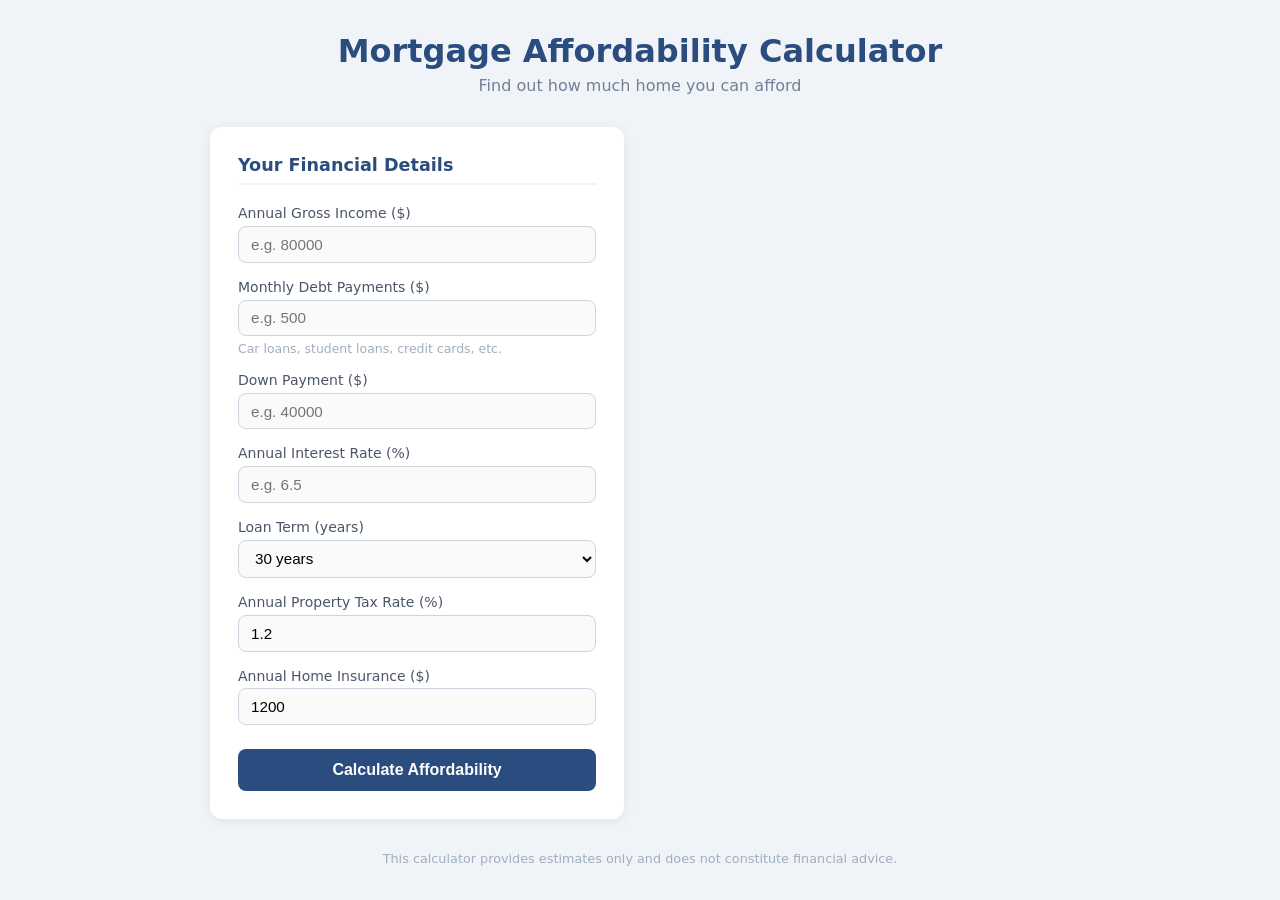
==== index.html @ e03c2ac4 "feat: scaffold mortgage affordability calculator Sets up the initial project with a three-file struc" ====
<!DOCTYPE html>
<html lang="en">
<head>
  <meta charset="UTF-8" />
  <meta name="viewport" content="width=device-width, initial-scale=1.0" />
  <title>Mortgage Affordability Calculator</title>
  <link rel="stylesheet" href="css/styles.css" />
</head>
<body>
  <div class="container">
    <header>
      <h1>Mortgage Affordability Calculator</h1>
      <p class="subtitle">Find out how much home you can afford</p>
    </header>

    <main>
      <section class="inputs-section">
        <h2>Your Financial Details</h2>

        <div class="form-group">
          <label for="annual-income">Annual Gross Income ($)</label>
          <input type="number" id="annual-income" placeholder="e.g. 80000" min="0" />
        </div>

        <div class="form-group">
          <label for="monthly-debts">Monthly Debt Payments ($)</label>
          <input type="number" id="monthly-debts" placeholder="e.g. 500" min="0" />
          <small>Car loans, student loans, credit cards, etc.</small>
        </div>

        <div class="form-group">
          <label for="down-payment">Down Payment ($)</label>
          <input type="number" id="down-payment" placeholder="e.g. 40000" min="0" />
        </div>

        <div class="form-group">
          <label for="interest-rate">Annual Interest Rate (%)</label>
          <input type="number" id="interest-rate" placeholder="e.g. 6.5" min="0" step="0.01" />
        </div>

        <div class="form-group">
          <label for="loan-term">Loan Term (years)</label>
          <select id="loan-term">
            <option value="30">30 years</option>
            <option value="20">20 years</option>
            <option value="15">15 years</option>
            <option value="10">10 years</option>
          </select>
        </div>

        <div class="form-group">
          <label for="property-tax">Annual Property Tax Rate (%)</label>
          <input type="number" id="property-tax" placeholder="e.g. 1.2" min="0" step="0.01" value="1.2" />
        </div>

        <div class="form-group">
          <label for="home-insurance">Annual Home Insurance ($)</label>
          <input type="number" id="home-insurance" placeholder="e.g. 1200" min="0" value="1200" />
        </div>

        <button id="calculate-btn" class="btn-primary">Calculate Affordability</button>
      </section>

      <section class="results-section" id="results" hidden>
        <h2>Your Results</h2>

        <div class="result-card highlight">
          <span class="result-label">Maximum Home Price</span>
          <span class="result-value" id="max-home-price">—</span>
        </div>

        <div class="result-grid">
          <div class="result-card">
            <span class="result-label">Max Loan Amount</span>
            <span class="result-value" id="max-loan">—</span>
          </div>
          <div class="result-card">
            <span class="result-label">Monthly Payment</span>
            <span class="result-value" id="monthly-payment">—</span>
          </div>
          <div class="result-card">
            <span class="result-label">Principal &amp; Interest</span>
            <span class="result-value" id="pi-payment">—</span>
          </div>
          <div class="result-card">
            <span class="result-label">Property Tax</span>
            <span class="result-value" id="tax-payment">—</span>
          </div>
          <div class="result-card">
            <span class="result-label">Home Insurance</span>
            <span class="result-value" id="insurance-payment">—</span>
          </div>
          <div class="result-card">
            <span class="result-label">Debt-to-Income Ratio</span>
            <span class="result-value" id="dti-ratio">—</span>
          </div>
        </div>

        <div class="dti-bar-wrapper">
          <label>DTI Breakdown</label>
          <div class="dti-bar" id="dti-bar">
            <div class="dti-segment dti-debts" id="dti-debts-segment"></div>
            <div class="dti-segment dti-housing" id="dti-housing-segment"></div>
          </div>
          <div class="dti-legend">
            <span class="legend-dot dti-debts"></span> Existing Debts
            <span class="legend-dot dti-housing"></span> Housing
          </div>
        </div>

        <div class="affordability-note" id="affordability-note"></div>
      </section>
    </main>

    <footer>
      <p>This calculator provides estimates only and does not constitute financial advice.</p>
    </footer>
  </div>

  <script src="js/calculator.js"></script>
</body>
</html>
---- css/styles.css ----
/* ── Reset & base ─────────────────────────────────────── */
*, *::before, *::after {
  box-sizing: border-box;
  margin: 0;
  padding: 0;
}

body {
  font-family: 'Segoe UI', system-ui, sans-serif;
  background: #f0f4f8;
  color: #1a202c;
  min-height: 100vh;
  padding: 2rem 1rem;
}

/* ── Layout ───────────────────────────────────────────── */
.container {
  max-width: 860px;
  margin: 0 auto;
}

header {
  text-align: center;
  margin-bottom: 2rem;
}

header h1 {
  font-size: 2rem;
  font-weight: 700;
  color: #2b4c7e;
}

header .subtitle {
  color: #718096;
  margin-top: 0.4rem;
}

main {
  display: grid;
  grid-template-columns: 1fr 1fr;
  gap: 2rem;
  align-items: start;
}

@media (max-width: 640px) {
  main { grid-template-columns: 1fr; }
  header h1 { font-size: 1.5rem; }
}

footer {
  text-align: center;
  margin-top: 2rem;
  color: #a0aec0;
  font-size: 0.8rem;
}

/* ── Sections ─────────────────────────────────────────── */
.inputs-section,
.results-section {
  background: #fff;
  border-radius: 12px;
  padding: 1.75rem;
  box-shadow: 0 2px 12px rgba(0, 0, 0, 0.07);
}

.inputs-section h2,
.results-section h2 {
  font-size: 1.1rem;
  font-weight: 600;
  color: #2b4c7e;
  margin-bottom: 1.25rem;
  border-bottom: 2px solid #ebf4ff;
  padding-bottom: 0.5rem;
}

/* ── Form elements ────────────────────────────────────── */
.form-group {
  display: flex;
  flex-direction: column;
  gap: 0.3rem;
  margin-bottom: 1rem;
}

label {
  font-size: 0.875rem;
  font-weight: 500;
  color: #4a5568;
}

input[type="number"],
select {
  padding: 0.55rem 0.75rem;
  border: 1.5px solid #cbd5e0;
  border-radius: 8px;
  font-size: 0.95rem;
  transition: border-color 0.2s;
  background: #fafafa;
  width: 100%;
}

input[type="number"]:focus,
select:focus {
  outline: none;
  border-color: #4a90d9;
  background: #fff;
}

small {
  color: #a0aec0;
  font-size: 0.78rem;
}

.btn-primary {
  width: 100%;
  margin-top: 0.5rem;
  padding: 0.75rem;
  background: #2b4c7e;
  color: #fff;
  font-size: 1rem;
  font-weight: 600;
  border: none;
  border-radius: 8px;
  cursor: pointer;
  transition: background 0.2s, transform 0.1s;
}

.btn-primary:hover { background: #1e3a63; }
.btn-primary:active { transform: scale(0.98); }

/* ── Result cards ─────────────────────────────────────── */
.result-card {
  background: #f7fafc;
  border: 1px solid #e2e8f0;
  border-radius: 8px;
  padding: 0.9rem 1rem;
  display: flex;
  flex-direction: column;
  gap: 0.25rem;
}

.result-card.highlight {
  background: #ebf4ff;
  border-color: #4a90d9;
  margin-bottom: 1rem;
}

.result-label {
  font-size: 0.78rem;
  font-weight: 500;
  color: #718096;
  text-transform: uppercase;
  letter-spacing: 0.04em;
}

.result-value {
  font-size: 1.25rem;
  font-weight: 700;
  color: #2b4c7e;
}

.result-card.highlight .result-value {
  font-size: 1.6rem;
}

.result-grid {
  display: grid;
  grid-template-columns: 1fr 1fr;
  gap: 0.75rem;
}

/* ── DTI bar ──────────────────────────────────────────── */
.dti-bar-wrapper {
  margin-top: 1.25rem;
}

.dti-bar-wrapper label {
  font-size: 0.8rem;
  font-weight: 500;
  color: #718096;
  margin-bottom: 0.4rem;
  display: block;
}

.dti-bar {
  height: 16px;
  border-radius: 8px;
  background: #e2e8f0;
  overflow: hidden;
  display: flex;
}

.dti-segment {
  height: 100%;
  transition: width 0.5s ease;
}

.dti-segment.dti-debts  { background: #f6ad55; }
.dti-segment.dti-housing { background: #4a90d9; }

.dti-legend {
  display: flex;
  gap: 1rem;
  margin-top: 0.4rem;
  font-size: 0.78rem;
  color: #718096;
  align-items: center;
}

.legend-dot {
  display: inline-block;
  width: 10px;
  height: 10px;
  border-radius: 50%;
  margin-right: 4px;
}

.legend-dot.dti-debts   { background: #f6ad55; }
.legend-dot.dti-housing { background: #4a90d9; }

/* ── Affordability note ───────────────────────────────── */
.affordability-note {
  margin-top: 1rem;
  padding: 0.75rem 1rem;
  border-radius: 8px;
  font-size: 0.875rem;
  line-height: 1.5;
  display: none;
}

.affordability-note.good {
  background: #f0fff4;
  border: 1px solid #68d391;
  color: #276749;
  display: block;
}

.affordability-note.warning {
  background: #fffaf0;
  border: 1px solid #f6ad55;
  color: #7b341e;
  display: block;
}

.affordability-note.bad {
  background: #fff5f5;
  border: 1px solid #fc8181;
  color: #742a2a;
  display: block;
}
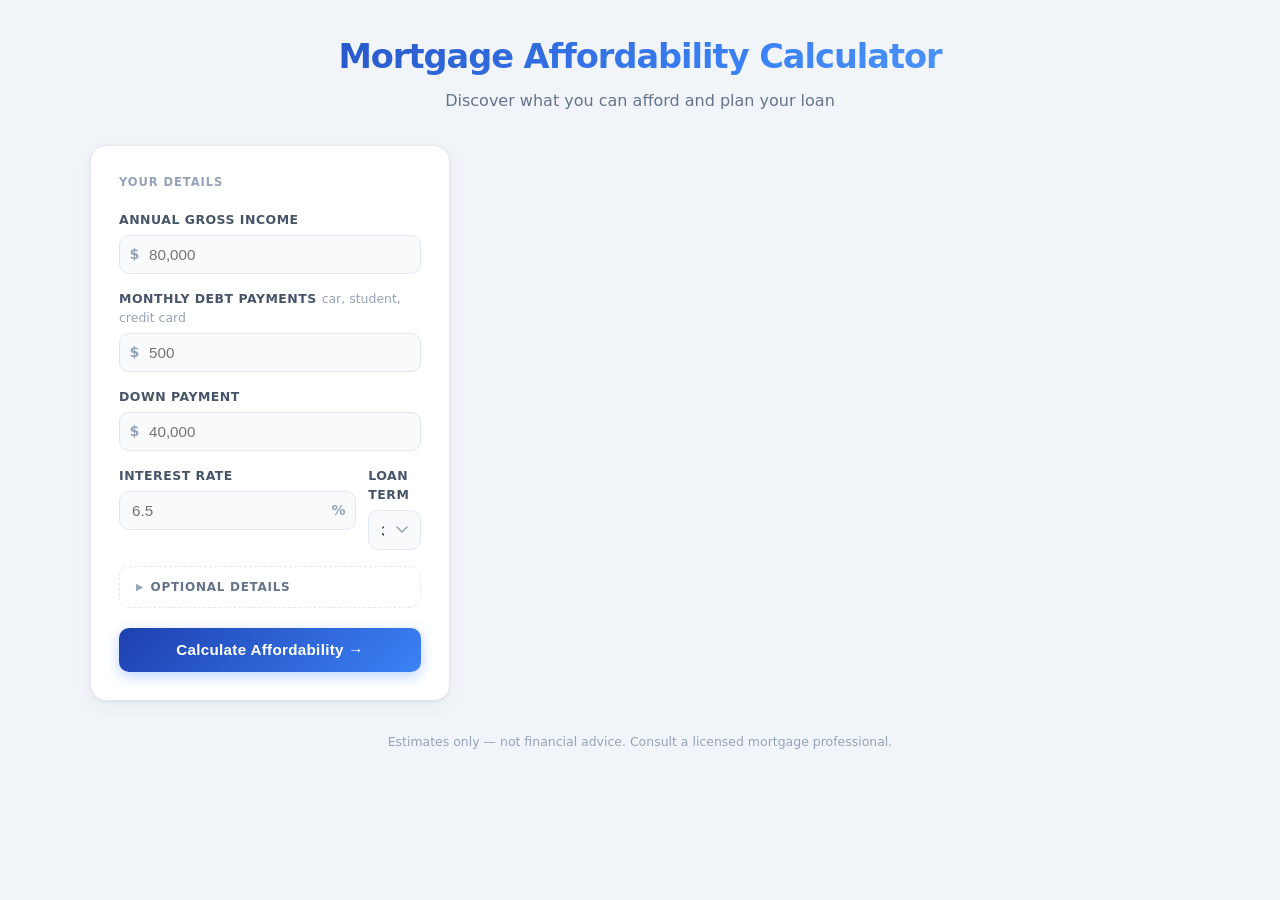
==== commit cb964810: "feat: full mortgage calculator with chart and amortization breakdown - Inputs: annual income, monthl" ====
--- a/index.html
+++ b/index.html
@@ -8,114 +8,180 @@
 </head>
 <body>
   <div class="container">
+
     <header>
       <h1>Mortgage Affordability Calculator</h1>
-      <p class="subtitle">Find out how much home you can afford</p>
+      <p class="subtitle">Discover what you can afford and plan your loan</p>
     </header>
 
-    <main>
-      <section class="inputs-section">
-        <h2>Your Financial Details</h2>
+    <div class="top-grid">
+
+      <!-- ── Inputs ── -->
+      <section class="card inputs-section">
+        <h2>Your Details</h2>
 
         <div class="form-group">
-          <label for="annual-income">Annual Gross Income ($)</label>
-          <input type="number" id="annual-income" placeholder="e.g. 80000" min="0" />
+          <label for="annual-income">Annual Gross Income</label>
+          <div class="input-wrap prefix">
+            <span class="affix">$</span>
+            <input type="number" id="annual-income" placeholder="80,000" min="0" />
+          </div>
         </div>
 
         <div class="form-group">
-          <label for="monthly-debts">Monthly Debt Payments ($)</label>
-          <input type="number" id="monthly-debts" placeholder="e.g. 500" min="0" />
-          <small>Car loans, student loans, credit cards, etc.</small>
+          <label for="monthly-debts">Monthly Debt Payments <span class="hint">car, student, credit card</span></label>
+          <div class="input-wrap prefix">
+            <span class="affix">$</span>
+            <input type="number" id="monthly-debts" placeholder="500" min="0" />
+          </div>
         </div>
 
         <div class="form-group">
-          <label for="down-payment">Down Payment ($)</label>
-          <input type="number" id="down-payment" placeholder="e.g. 40000" min="0" />
-        </div>
-
-        <div class="form-group">
-          <label for="interest-rate">Annual Interest Rate (%)</label>
-          <input type="number" id="interest-rate" placeholder="e.g. 6.5" min="0" step="0.01" />
-        </div>
-
-        <div class="form-group">
-          <label for="loan-term">Loan Term (years)</label>
-          <select id="loan-term">
-            <option value="30">30 years</option>
-            <option value="20">20 years</option>
-            <option value="15">15 years</option>
-            <option value="10">10 years</option>
-          </select>
-        </div>
-
-        <div class="form-group">
-          <label for="property-tax">Annual Property Tax Rate (%)</label>
-          <input type="number" id="property-tax" placeholder="e.g. 1.2" min="0" step="0.01" value="1.2" />
-        </div>
-
-        <div class="form-group">
-          <label for="home-insurance">Annual Home Insurance ($)</label>
-          <input type="number" id="home-insurance" placeholder="e.g. 1200" min="0" value="1200" />
-        </div>
-
-        <button id="calculate-btn" class="btn-primary">Calculate Affordability</button>
-      </section>
-
-      <section class="results-section" id="results" hidden>
-        <h2>Your Results</h2>
-
-        <div class="result-card highlight">
-          <span class="result-label">Maximum Home Price</span>
-          <span class="result-value" id="max-home-price">—</span>
-        </div>
-
-        <div class="result-grid">
-          <div class="result-card">
-            <span class="result-label">Max Loan Amount</span>
-            <span class="result-value" id="max-loan">—</span>
-          </div>
-          <div class="result-card">
-            <span class="result-label">Monthly Payment</span>
-            <span class="result-value" id="monthly-payment">—</span>
-          </div>
-          <div class="result-card">
-            <span class="result-label">Principal &amp; Interest</span>
-            <span class="result-value" id="pi-payment">—</span>
-          </div>
-          <div class="result-card">
-            <span class="result-label">Property Tax</span>
-            <span class="result-value" id="tax-payment">—</span>
-          </div>
-          <div class="result-card">
-            <span class="result-label">Home Insurance</span>
-            <span class="result-value" id="insurance-payment">—</span>
-          </div>
-          <div class="result-card">
-            <span class="result-label">Debt-to-Income Ratio</span>
-            <span class="result-value" id="dti-ratio">—</span>
+          <label for="down-payment">Down Payment</label>
+          <div class="input-wrap prefix">
+            <span class="affix">$</span>
+            <input type="number" id="down-payment" placeholder="40,000" min="0" />
           </div>
         </div>
 
-        <div class="dti-bar-wrapper">
-          <label>DTI Breakdown</label>
-          <div class="dti-bar" id="dti-bar">
-            <div class="dti-segment dti-debts" id="dti-debts-segment"></div>
-            <div class="dti-segment dti-housing" id="dti-housing-segment"></div>
+        <div class="form-row">
+          <div class="form-group">
+            <label for="interest-rate">Interest Rate</label>
+            <div class="input-wrap suffix">
+              <input type="number" id="interest-rate" placeholder="6.5" min="0" step="0.01" />
+              <span class="affix">%</span>
+            </div>
           </div>
-          <div class="dti-legend">
-            <span class="legend-dot dti-debts"></span> Existing Debts
-            <span class="legend-dot dti-housing"></span> Housing
+          <div class="form-group">
+            <label for="loan-term">Loan Term</label>
+            <select id="loan-term">
+              <option value="30">30 years</option>
+              <option value="15">15 years</option>
+            </select>
           </div>
         </div>
 
-        <div class="affordability-note" id="affordability-note"></div>
+        <details class="advanced-details">
+          <summary>Optional Details</summary>
+          <div class="advanced-body">
+            <div class="form-group">
+              <label for="property-tax">Property Tax Rate</label>
+              <div class="input-wrap suffix">
+                <input type="number" id="property-tax" placeholder="1.2" min="0" step="0.01" value="1.2" />
+                <span class="affix">%/yr</span>
+              </div>
+            </div>
+            <div class="form-group">
+              <label for="home-insurance">Annual Home Insurance</label>
+              <div class="input-wrap prefix">
+                <span class="affix">$</span>
+                <input type="number" id="home-insurance" placeholder="1,200" min="0" value="1200" />
+              </div>
+            </div>
+          </div>
+        </details>
+
+        <button id="calculate-btn" class="btn-primary">Calculate Affordability →</button>
       </section>
-    </main>
+
+      <!-- ── Results ── -->
+      <section class="card results-section" id="results" hidden>
+        <h2>Results</h2>
+
+        <div class="hero-card">
+          <span class="hero-label">Maximum Home Price</span>
+          <span class="hero-value" id="max-home-price">—</span>
+        </div>
+
+        <div class="stats-grid">
+          <div class="stat">
+            <span class="stat-label">Loan Amount</span>
+            <span class="stat-value" id="max-loan">—</span>
+          </div>
+          <div class="stat">
+            <span class="stat-label">Monthly Payment</span>
+            <span class="stat-value" id="monthly-payment">—</span>
+          </div>
+          <div class="stat stat-orange">
+            <span class="stat-label">Total Interest Paid</span>
+            <span class="stat-value" id="total-interest">—</span>
+          </div>
+          <div class="stat">
+            <span class="stat-label">Total Cost</span>
+            <span class="stat-value" id="total-cost">—</span>
+          </div>
+          <div class="stat">
+            <span class="stat-label">Principal &amp; Interest</span>
+            <span class="stat-value" id="pi-payment">—</span>
+          </div>
+          <div class="stat">
+            <span class="stat-label">Total DTI</span>
+            <span class="stat-value" id="dti-ratio">—</span>
+          </div>
+        </div>
+
+        <div class="dti-block">
+          <div class="dti-labels">
+            <span class="dti-title">Monthly Income Allocation</span>
+            <span class="dti-pct" id="dti-pct-label"></span>
+          </div>
+          <div class="dti-track">
+            <div class="dti-seg seg-debts"   id="dti-debts-segment"></div>
+            <div class="dti-seg seg-housing" id="dti-housing-segment"></div>
+          </div>
+          <div class="dti-legend">
+            <span><span class="dot dot-orange"></span>Debts</span>
+            <span><span class="dot dot-blue"></span>Housing</span>
+            <span><span class="dot dot-gray"></span>Other</span>
+          </div>
+        </div>
+
+        <div class="afford-note" id="affordability-note"></div>
+      </section>
+
+    </div><!-- /.top-grid -->
+
+    <!-- ── Chart ── -->
+    <section class="card chart-section" id="chart-section" hidden>
+      <div class="chart-header">
+        <h2>Principal vs. Interest Over Time</h2>
+        <p class="chart-sub">Annual payment breakdown — note how the principal share grows each year</p>
+      </div>
+      <div class="chart-wrap">
+        <canvas id="amort-chart"></canvas>
+        <div class="chart-tooltip" id="chart-tooltip"></div>
+      </div>
+      <div class="chart-legend">
+        <span><span class="dot dot-blue"></span>Principal</span>
+        <span><span class="dot dot-orange"></span>Interest</span>
+      </div>
+    </section>
+
+    <!-- ── Amortization Table ── -->
+    <section class="card table-section" id="table-section" hidden>
+      <h2>Amortization Schedule</h2>
+      <p class="chart-sub">Yearly summary of principal, interest, and remaining balance</p>
+      <div class="table-scroll">
+        <table class="amort-table">
+          <thead>
+            <tr>
+              <th>Year</th>
+              <th>Principal Paid</th>
+              <th>Interest Paid</th>
+              <th>Total Paid</th>
+              <th>Remaining Balance</th>
+            </tr>
+          </thead>
+          <tbody id="amort-tbody"></tbody>
+        </table>
+      </div>
+    </section>
 
     <footer>
-      <p>This calculator provides estimates only and does not constitute financial advice.</p>
+      <p>Estimates only — not financial advice. Consult a licensed mortgage professional.</p>
     </footer>
-  </div>
+
+  </div><!-- /.container -->
 
   <script src="js/calculator.js"></script>
 </body>
--- a/css/styles.css
+++ b/css/styles.css
@@ -1,249 +1,458 @@
-/* ── Reset & base ─────────────────────────────────────── */
-*, *::before, *::after {
-  box-sizing: border-box;
-  margin: 0;
-  padding: 0;
-}
+/* ── Reset ──────────────────────────────────────────────── */
+*, *::before, *::after { box-sizing: border-box; margin: 0; padding: 0; }
 
 body {
-  font-family: 'Segoe UI', system-ui, sans-serif;
-  background: #f0f4f8;
-  color: #1a202c;
+  font-family: 'Inter', 'Segoe UI', system-ui, sans-serif;
+  background: #f1f5f9;
+  color: #1e293b;
   min-height: 100vh;
-  padding: 2rem 1rem;
-}
-
-/* ── Layout ───────────────────────────────────────────── */
-.container {
-  max-width: 860px;
-  margin: 0 auto;
-}
-
+  padding: 2rem 1rem 4rem;
+  line-height: 1.5;
+}
+
+/* ── Container ──────────────────────────────────────────── */
+.container { max-width: 1100px; margin: 0 auto; }
+
+/* ── Header ─────────────────────────────────────────────── */
 header {
   text-align: center;
   margin-bottom: 2rem;
 }
 
 header h1 {
-  font-size: 2rem;
-  font-weight: 700;
-  color: #2b4c7e;
+  font-size: 2.1rem;
+  font-weight: 800;
+  letter-spacing: -0.03em;
+  background: linear-gradient(135deg, #1e40af 0%, #3b82f6 60%, #60a5fa 100%);
+  -webkit-background-clip: text;
+  -webkit-text-fill-color: transparent;
+  background-clip: text;
 }
 
 header .subtitle {
-  color: #718096;
+  color: #64748b;
   margin-top: 0.4rem;
-}
-
-main {
+  font-size: 1rem;
+}
+
+/* ── Top grid (inputs | results) ───────────────────────── */
+.top-grid {
   display: grid;
-  grid-template-columns: 1fr 1fr;
-  gap: 2rem;
+  grid-template-columns: 360px 1fr;
+  gap: 1.5rem;
   align-items: start;
-}
-
-@media (max-width: 640px) {
-  main { grid-template-columns: 1fr; }
-  header h1 { font-size: 1.5rem; }
-}
-
-footer {
-  text-align: center;
-  margin-top: 2rem;
-  color: #a0aec0;
-  font-size: 0.8rem;
-}
-
-/* ── Sections ─────────────────────────────────────────── */
-.inputs-section,
-.results-section {
+  margin-bottom: 1.5rem;
+}
+
+/* ── Card ───────────────────────────────────────────────── */
+.card {
   background: #fff;
-  border-radius: 12px;
+  border-radius: 16px;
   padding: 1.75rem;
-  box-shadow: 0 2px 12px rgba(0, 0, 0, 0.07);
-}
-
-.inputs-section h2,
-.results-section h2 {
-  font-size: 1.1rem;
+  box-shadow: 0 1px 3px rgba(0,0,0,.06), 0 6px 20px rgba(0,0,0,.04);
+  border: 1px solid #e2e8f0;
+  margin-bottom: 1.5rem;
+}
+
+.top-grid .card { margin-bottom: 0; }
+
+.card h2 {
+  font-size: 0.72rem;
+  font-weight: 700;
+  color: #94a3b8;
+  text-transform: uppercase;
+  letter-spacing: 0.08em;
+  margin-bottom: 1.25rem;
+}
+
+/* ── Form elements ──────────────────────────────────────── */
+.form-group {
+  display: flex;
+  flex-direction: column;
+  gap: 0.35rem;
+  margin-bottom: 1rem;
+}
+
+label {
+  font-size: 0.78rem;
   font-weight: 600;
-  color: #2b4c7e;
-  margin-bottom: 1.25rem;
-  border-bottom: 2px solid #ebf4ff;
-  padding-bottom: 0.5rem;
-}
-
-/* ── Form elements ────────────────────────────────────── */
-.form-group {
-  display: flex;
-  flex-direction: column;
-  gap: 0.3rem;
-  margin-bottom: 1rem;
-}
-
-label {
-  font-size: 0.875rem;
-  font-weight: 500;
-  color: #4a5568;
-}
-
-input[type="number"],
-select {
-  padding: 0.55rem 0.75rem;
-  border: 1.5px solid #cbd5e0;
-  border-radius: 8px;
-  font-size: 0.95rem;
-  transition: border-color 0.2s;
-  background: #fafafa;
-  width: 100%;
-}
-
-input[type="number"]:focus,
-select:focus {
-  outline: none;
-  border-color: #4a90d9;
-  background: #fff;
-}
-
-small {
-  color: #a0aec0;
-  font-size: 0.78rem;
-}
-
-.btn-primary {
-  width: 100%;
-  margin-top: 0.5rem;
-  padding: 0.75rem;
-  background: #2b4c7e;
-  color: #fff;
-  font-size: 1rem;
-  font-weight: 600;
-  border: none;
-  border-radius: 8px;
-  cursor: pointer;
-  transition: background 0.2s, transform 0.1s;
-}
-
-.btn-primary:hover { background: #1e3a63; }
-.btn-primary:active { transform: scale(0.98); }
-
-/* ── Result cards ─────────────────────────────────────── */
-.result-card {
-  background: #f7fafc;
-  border: 1px solid #e2e8f0;
-  border-radius: 8px;
-  padding: 0.9rem 1rem;
-  display: flex;
-  flex-direction: column;
-  gap: 0.25rem;
-}
-
-.result-card.highlight {
-  background: #ebf4ff;
-  border-color: #4a90d9;
-  margin-bottom: 1rem;
-}
-
-.result-label {
-  font-size: 0.78rem;
-  font-weight: 500;
-  color: #718096;
+  color: #475569;
   text-transform: uppercase;
   letter-spacing: 0.04em;
 }
 
-.result-value {
-  font-size: 1.25rem;
-  font-weight: 700;
-  color: #2b4c7e;
-}
-
-.result-card.highlight .result-value {
-  font-size: 1.6rem;
-}
-
-.result-grid {
+.hint {
+  font-weight: 400;
+  color: #94a3b8;
+  text-transform: none;
+  letter-spacing: 0;
+}
+
+.form-row {
   display: grid;
   grid-template-columns: 1fr 1fr;
   gap: 0.75rem;
 }
 
-/* ── DTI bar ──────────────────────────────────────────── */
-.dti-bar-wrapper {
-  margin-top: 1.25rem;
-}
-
-.dti-bar-wrapper label {
-  font-size: 0.8rem;
-  font-weight: 500;
-  color: #718096;
+/* Input with prefix/suffix affix */
+.input-wrap {
+  display: flex;
+  align-items: center;
+  border: 1.5px solid #e2e8f0;
+  border-radius: 10px;
+  background: #f8fafc;
+  transition: border-color 0.18s, box-shadow 0.18s;
+  overflow: hidden;
+}
+
+.input-wrap:focus-within {
+  border-color: #3b82f6;
+  box-shadow: 0 0 0 3px rgba(59,130,246,.14);
+  background: #fff;
+}
+
+.affix {
+  padding: 0 0.6rem;
+  color: #94a3b8;
+  font-size: 0.88rem;
+  font-weight: 600;
+  flex-shrink: 0;
+  background: transparent;
+  user-select: none;
+}
+
+.input-wrap input {
+  flex: 1;
+  border: none;
+  background: transparent;
+  padding: 0.62rem 0.75rem;
+  font-size: 0.95rem;
+  color: #1e293b;
+  outline: none;
+  min-width: 0;
+}
+
+.input-wrap.prefix input { padding-left: 0; }
+.input-wrap.suffix input { padding-right: 0; }
+
+select {
+  width: 100%;
+  padding: 0.65rem 2.25rem 0.65rem 0.75rem;
+  border: 1.5px solid #e2e8f0;
+  border-radius: 10px;
+  background: #f8fafc url("data:image/svg+xml,%3Csvg xmlns='http://www.w3.org/2000/svg' width='12' height='8'%3E%3Cpath d='M1 1l5 5 5-5' stroke='%2394a3b8' stroke-width='1.5' fill='none' stroke-linecap='round' stroke-linejoin='round'/%3E%3C/svg%3E") no-repeat right 0.75rem center;
+  font-size: 0.95rem;
+  color: #1e293b;
+  outline: none;
+  appearance: none;
+  cursor: pointer;
+  transition: border-color 0.18s, box-shadow 0.18s;
+}
+
+select:focus {
+  border-color: #3b82f6;
+  box-shadow: 0 0 0 3px rgba(59,130,246,.14);
+  background-color: #fff;
+}
+
+/* Advanced collapsible */
+.advanced-details {
+  margin-bottom: 1.25rem;
+  border: 1.5px dashed #e2e8f0;
+  border-radius: 10px;
+  padding: 0 1rem;
+  transition: border-color 0.18s;
+}
+
+.advanced-details[open] { border-color: #bfdbfe; }
+
+.advanced-details summary {
+  font-size: 0.75rem;
+  font-weight: 700;
+  color: #64748b;
+  text-transform: uppercase;
+  letter-spacing: 0.06em;
+  padding: 0.7rem 0;
+  cursor: pointer;
+  user-select: none;
+  list-style: none;
+  display: flex;
+  align-items: center;
+  gap: 0.4rem;
+}
+
+.advanced-details summary::before {
+  content: '▶';
+  font-size: 0.6rem;
+  transition: transform 0.2s;
+  color: #94a3b8;
+}
+
+.advanced-details[open] summary::before { transform: rotate(90deg); }
+.advanced-details summary::-webkit-details-marker { display: none; }
+
+.advanced-body { padding-bottom: 0.5rem; }
+
+/* Button */
+.btn-primary {
+  width: 100%;
+  padding: 0.82rem;
+  background: linear-gradient(135deg, #1e40af, #3b82f6);
+  color: #fff;
+  font-size: 0.95rem;
+  font-weight: 700;
+  border: none;
+  border-radius: 10px;
+  cursor: pointer;
+  letter-spacing: 0.02em;
+  transition: opacity 0.18s, transform 0.12s, box-shadow 0.18s;
+  box-shadow: 0 4px 14px rgba(59,130,246,.35);
+}
+
+.btn-primary:hover  { opacity: 0.9; box-shadow: 0 6px 20px rgba(59,130,246,.4); }
+.btn-primary:active { transform: scale(0.985); }
+
+/* ── Results ────────────────────────────────────────────── */
+.results-section { animation: fadeUp 0.35s ease both; }
+
+@keyframes fadeUp {
+  from { opacity: 0; transform: translateY(6px); }
+  to   { opacity: 1; transform: translateY(0); }
+}
+
+.hero-card {
+  background: linear-gradient(135deg, #eff6ff 0%, #dbeafe 100%);
+  border: 1px solid #bfdbfe;
+  border-radius: 12px;
+  padding: 1.1rem 1.4rem;
+  margin-bottom: 1rem;
+}
+
+.hero-label {
+  display: block;
+  font-size: 0.68rem;
+  font-weight: 700;
+  color: #3b82f6;
+  text-transform: uppercase;
+  letter-spacing: 0.07em;
+  margin-bottom: 0.25rem;
+}
+
+.hero-value {
+  font-size: 2.1rem;
+  font-weight: 800;
+  color: #1e40af;
+  letter-spacing: -0.04em;
+}
+
+/* Stat grid */
+.stats-grid {
+  display: grid;
+  grid-template-columns: 1fr 1fr;
+  gap: 0.6rem;
+  margin-bottom: 1.25rem;
+}
+
+.stat {
+  background: #f8fafc;
+  border: 1px solid #e2e8f0;
+  border-radius: 10px;
+  padding: 0.75rem 0.9rem;
+  display: flex;
+  flex-direction: column;
+  gap: 0.2rem;
+}
+
+.stat-orange {
+  border-color: #fed7aa;
+  background: #fff7ed;
+}
+
+.stat-label {
+  font-size: 0.66rem;
+  font-weight: 700;
+  color: #94a3b8;
+  text-transform: uppercase;
+  letter-spacing: 0.06em;
+}
+
+.stat-value {
+  font-size: 1.05rem;
+  font-weight: 700;
+  color: #1e293b;
+}
+
+.stat-orange .stat-value { color: #c2410c; }
+
+/* DTI bar */
+.dti-block { margin-bottom: 1rem; }
+
+.dti-labels {
+  display: flex;
+  justify-content: space-between;
+  align-items: baseline;
   margin-bottom: 0.4rem;
-  display: block;
-}
-
-.dti-bar {
-  height: 16px;
-  border-radius: 8px;
-  background: #e2e8f0;
+}
+
+.dti-title { font-size: 0.75rem; font-weight: 600; color: #64748b; }
+.dti-pct   { font-size: 0.75rem; font-weight: 700; color: #475569; }
+
+.dti-track {
+  height: 10px;
+  border-radius: 5px;
+  background: #f1f5f9;
   overflow: hidden;
   display: flex;
 }
 
-.dti-segment {
+.dti-seg {
   height: 100%;
-  transition: width 0.5s ease;
-}
-
-.dti-segment.dti-debts  { background: #f6ad55; }
-.dti-segment.dti-housing { background: #4a90d9; }
+  transition: width 0.55s cubic-bezier(.4,0,.2,1);
+}
+
+.seg-debts   { background: #f97316; }
+.seg-housing { background: #3b82f6; }
 
 .dti-legend {
   display: flex;
   gap: 1rem;
-  margin-top: 0.4rem;
-  font-size: 0.78rem;
-  color: #718096;
+  margin-top: 0.45rem;
+  font-size: 0.73rem;
+  color: #64748b;
   align-items: center;
 }
 
-.legend-dot {
+/* Dots */
+.dot {
   display: inline-block;
-  width: 10px;
-  height: 10px;
+  width: 8px;
+  height: 8px;
   border-radius: 50%;
   margin-right: 4px;
-}
-
-.legend-dot.dti-debts   { background: #f6ad55; }
-.legend-dot.dti-housing { background: #4a90d9; }
-
-/* ── Affordability note ───────────────────────────────── */
-.affordability-note {
-  margin-top: 1rem;
-  padding: 0.75rem 1rem;
+  flex-shrink: 0;
+  vertical-align: middle;
+}
+
+.dot-blue   { background: #3b82f6; }
+.dot-orange { background: #f97316; }
+.dot-gray   { background: #cbd5e0; }
+
+/* Affordability note */
+.afford-note {
+  border-radius: 10px;
+  padding: 0.7rem 1rem;
+  font-size: 0.84rem;
+  line-height: 1.55;
+  display: none;
+}
+
+.afford-note.good    { background: #f0fdf4; border: 1px solid #86efac; color: #166534; display: block; }
+.afford-note.warning { background: #fffbeb; border: 1px solid #fde68a; color: #92400e; display: block; }
+.afford-note.bad     { background: #fef2f2; border: 1px solid #fecaca; color: #991b1b; display: block; }
+
+/* ── Chart ──────────────────────────────────────────────── */
+.chart-section { animation: fadeUp 0.4s ease both; }
+
+.chart-header { margin-bottom: 1rem; }
+
+.chart-sub {
+  font-size: 0.82rem;
+  color: #94a3b8;
+  margin-top: 0.2rem;
+}
+
+.chart-wrap {
+  position: relative;
+  width: 100%;
+  height: 280px;
+}
+
+#amort-chart {
+  display: block;
+  width: 100%;
+  height: 100%;
+}
+
+.chart-tooltip {
+  position: absolute;
+  display: none;
+  background: #0f172a;
+  color: #e2e8f0;
+  font-size: 0.78rem;
+  padding: 0.55rem 0.8rem;
   border-radius: 8px;
+  pointer-events: none;
+  white-space: nowrap;
+  z-index: 10;
+  line-height: 1.65;
+  box-shadow: 0 4px 12px rgba(0,0,0,.25);
+}
+
+.chart-legend {
+  display: flex;
+  gap: 1.25rem;
+  margin-top: 0.75rem;
+  font-size: 0.8rem;
+  color: #64748b;
+  align-items: center;
+}
+
+/* ── Amortization table ─────────────────────────────────── */
+.table-section { animation: fadeUp 0.45s ease both; }
+
+.table-scroll { overflow-x: auto; margin-top: 1rem; }
+
+.amort-table {
+  width: 100%;
+  border-collapse: collapse;
   font-size: 0.875rem;
-  line-height: 1.5;
-  display: none;
-}
-
-.affordability-note.good {
-  background: #f0fff4;
-  border: 1px solid #68d391;
-  color: #276749;
-  display: block;
-}
-
-.affordability-note.warning {
-  background: #fffaf0;
-  border: 1px solid #f6ad55;
-  color: #7b341e;
-  display: block;
-}
-
-.affordability-note.bad {
-  background: #fff5f5;
-  border: 1px solid #fc8181;
-  color: #742a2a;
-  display: block;
-}
+}
+
+.amort-table th {
+  text-align: left;
+  padding: 0.55rem 1rem;
+  font-size: 0.68rem;
+  font-weight: 700;
+  text-transform: uppercase;
+  letter-spacing: 0.06em;
+  color: #64748b;
+  border-bottom: 2px solid #e2e8f0;
+  white-space: nowrap;
+  background: #f8fafc;
+}
+
+.amort-table td {
+  padding: 0.58rem 1rem;
+  border-bottom: 1px solid #f1f5f9;
+  color: #374151;
+  white-space: nowrap;
+}
+
+.amort-table tbody tr:last-child td {
+  border-bottom: none;
+  font-weight: 700;
+  background: #eff6ff;
+  color: #1e40af;
+}
+
+.amort-table tbody tr:hover td { background: #f8fafc; }
+
+.col-interest { color: #c2410c; }
+.col-balance  { font-weight: 600; }
+
+/* ── Footer ─────────────────────────────────────────────── */
+footer {
+  text-align: center;
+  color: #94a3b8;
+  font-size: 0.78rem;
+  padding-top: 0.5rem;
+}
+
+/* ── Responsive ─────────────────────────────────────────── */
+@media (max-width: 760px) {
+  .top-grid { grid-template-columns: 1fr; }
+  header h1 { font-size: 1.55rem; }
+  .hero-value { font-size: 1.7rem; }
+  .chart-wrap { height: 220px; }
+  .card { padding: 1.25rem; }
+}
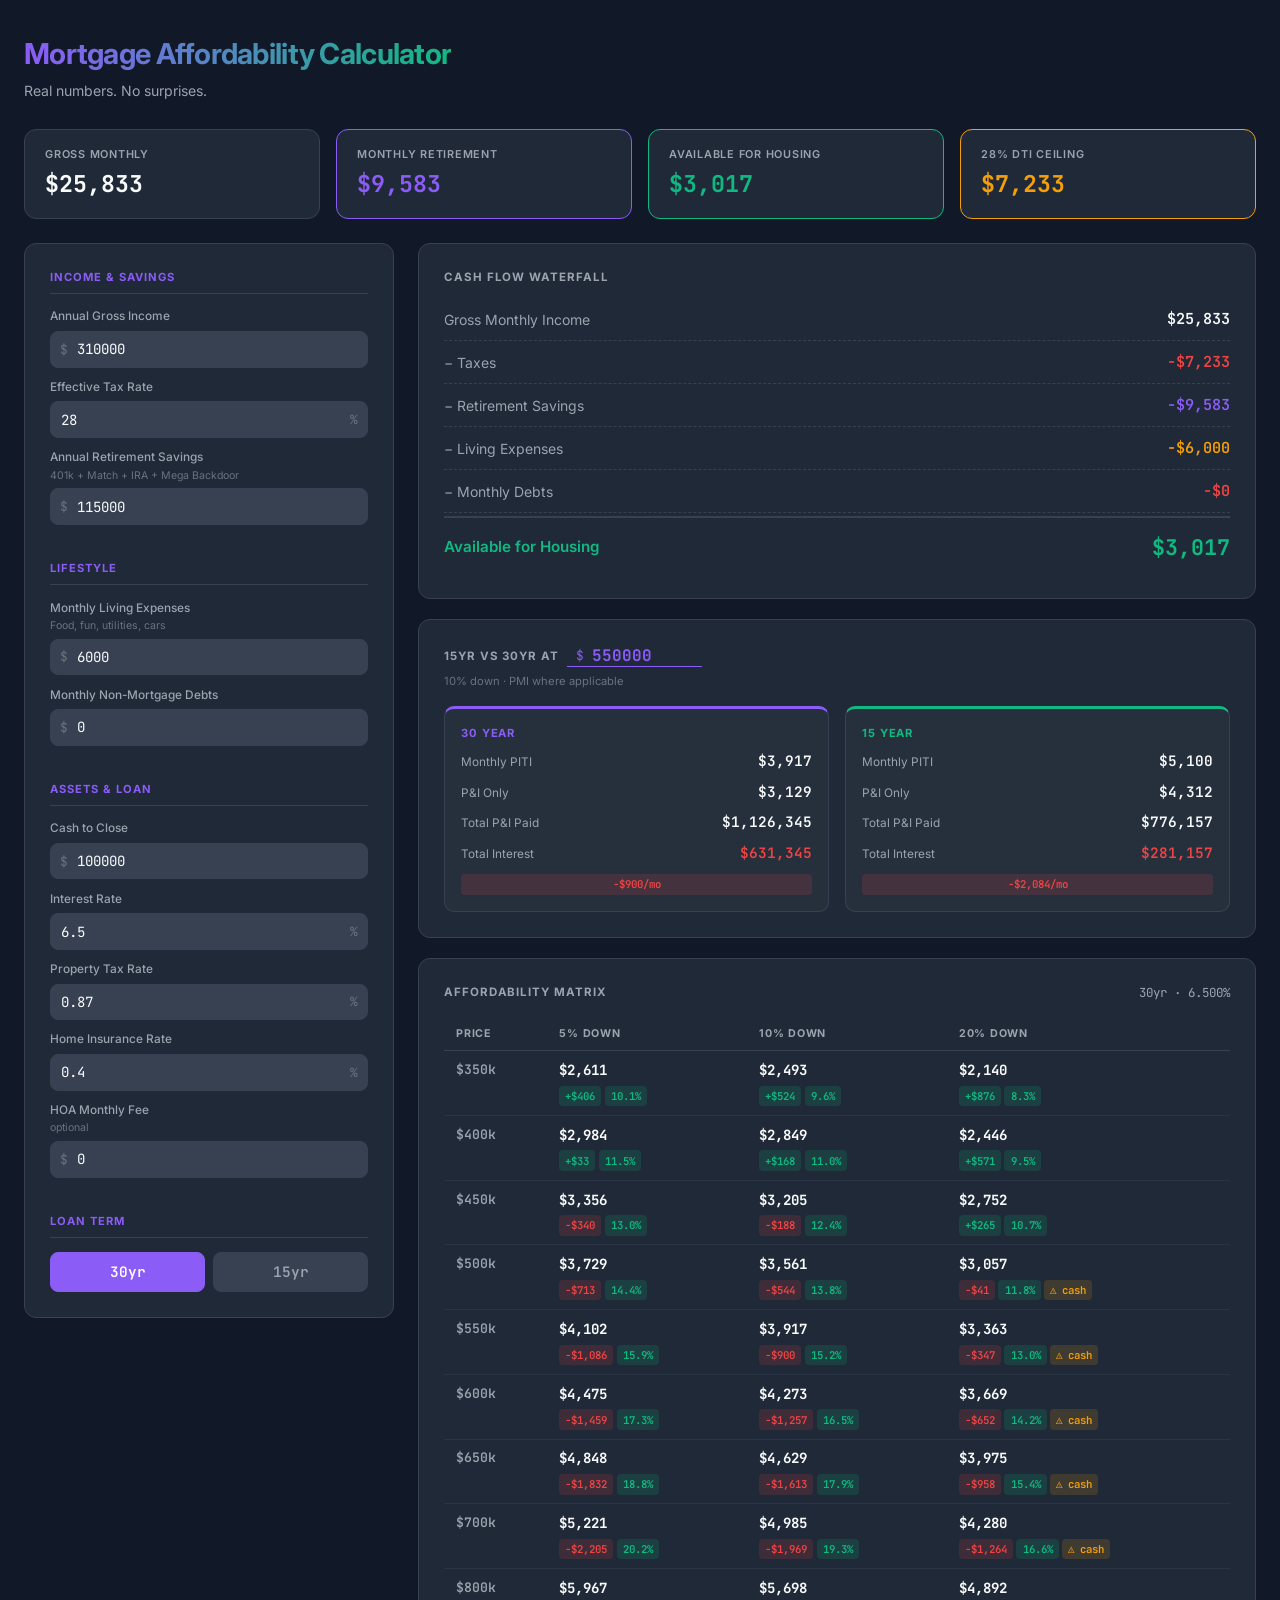
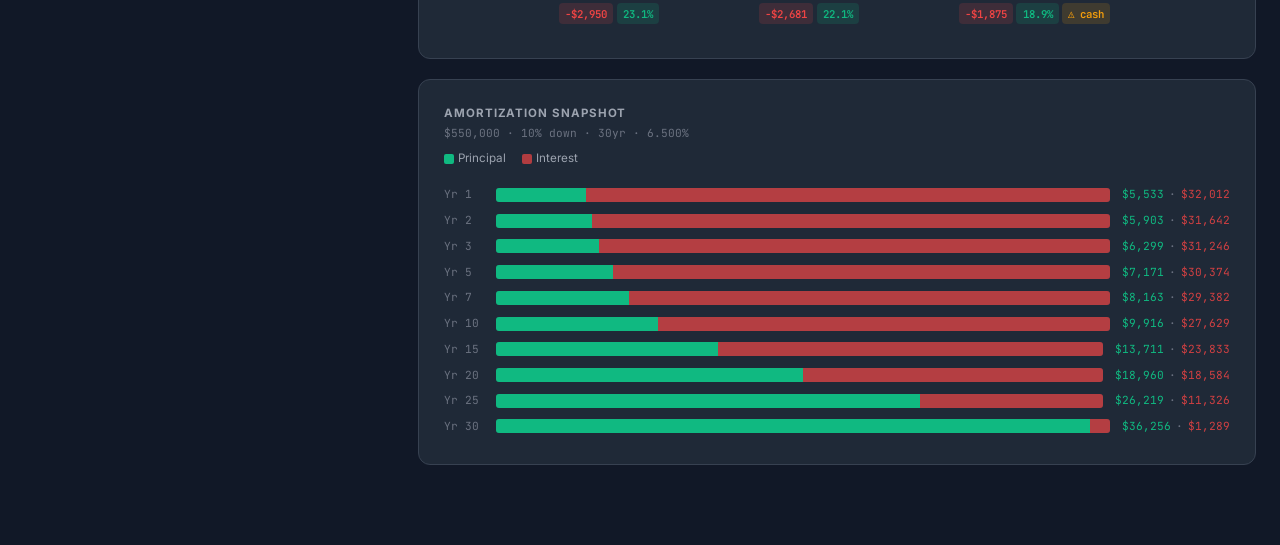
==== commit 0ce26772: "v2.0: full rebuild" ====
--- a/index.html
+++ b/index.html
@@ -4,6 +4,9 @@
   <meta charset="UTF-8" />
   <meta name="viewport" content="width=device-width, initial-scale=1.0" />
   <title>Mortgage Affordability Calculator</title>
+  <link rel="preconnect" href="https://fonts.googleapis.com" />
+  <link rel="preconnect" href="https://fonts.gstatic.com" crossorigin />
+  <link href="https://fonts.googleapis.com/css2?family=Inter:wght@400;500;600;700&family=JetBrains+Mono:wght@400;500;600;700&display=swap" rel="stylesheet" />
   <link rel="stylesheet" href="css/styles.css" />
 </head>
 <body>
@@ -11,176 +14,233 @@
 
     <header>
       <h1>Mortgage Affordability Calculator</h1>
-      <p class="subtitle">Discover what you can afford and plan your loan</p>
+      <p class="subtitle">Real numbers. No surprises.</p>
     </header>
 
-    <div class="top-grid">
-
-      <!-- ── Inputs ── -->
-      <section class="card inputs-section">
-        <h2>Your Details</h2>
-
-        <div class="form-group">
-          <label for="annual-income">Annual Gross Income</label>
-          <div class="input-wrap prefix">
-            <span class="affix">$</span>
-            <input type="number" id="annual-income" placeholder="80,000" min="0" />
-          </div>
-        </div>
-
-        <div class="form-group">
-          <label for="monthly-debts">Monthly Debt Payments <span class="hint">car, student, credit card</span></label>
-          <div class="input-wrap prefix">
-            <span class="affix">$</span>
-            <input type="number" id="monthly-debts" placeholder="500" min="0" />
-          </div>
-        </div>
-
-        <div class="form-group">
-          <label for="down-payment">Down Payment</label>
-          <div class="input-wrap prefix">
-            <span class="affix">$</span>
-            <input type="number" id="down-payment" placeholder="40,000" min="0" />
-          </div>
-        </div>
-
-        <div class="form-row">
-          <div class="form-group">
-            <label for="interest-rate">Interest Rate</label>
-            <div class="input-wrap suffix">
-              <input type="number" id="interest-rate" placeholder="6.5" min="0" step="0.01" />
-              <span class="affix">%</span>
-            </div>
-          </div>
-          <div class="form-group">
-            <label for="loan-term">Loan Term</label>
-            <select id="loan-term">
-              <option value="30">30 years</option>
-              <option value="15">15 years</option>
-            </select>
-          </div>
-        </div>
-
-        <details class="advanced-details">
-          <summary>Optional Details</summary>
-          <div class="advanced-body">
-            <div class="form-group">
-              <label for="property-tax">Property Tax Rate</label>
-              <div class="input-wrap suffix">
-                <input type="number" id="property-tax" placeholder="1.2" min="0" step="0.01" value="1.2" />
-                <span class="affix">%/yr</span>
-              </div>
-            </div>
-            <div class="form-group">
-              <label for="home-insurance">Annual Home Insurance</label>
-              <div class="input-wrap prefix">
-                <span class="affix">$</span>
-                <input type="number" id="home-insurance" placeholder="1,200" min="0" value="1200" />
-              </div>
-            </div>
-          </div>
-        </details>
-
-        <button id="calculate-btn" class="btn-primary">Calculate Affordability →</button>
-      </section>
-
-      <!-- ── Results ── -->
-      <section class="card results-section" id="results" hidden>
-        <h2>Results</h2>
-
-        <div class="hero-card">
-          <span class="hero-label">Maximum Home Price</span>
-          <span class="hero-value" id="max-home-price">—</span>
-        </div>
-
-        <div class="stats-grid">
-          <div class="stat">
-            <span class="stat-label">Loan Amount</span>
-            <span class="stat-value" id="max-loan">—</span>
-          </div>
-          <div class="stat">
-            <span class="stat-label">Monthly Payment</span>
-            <span class="stat-value" id="monthly-payment">—</span>
-          </div>
-          <div class="stat stat-orange">
-            <span class="stat-label">Total Interest Paid</span>
-            <span class="stat-value" id="total-interest">—</span>
-          </div>
-          <div class="stat">
-            <span class="stat-label">Total Cost</span>
-            <span class="stat-value" id="total-cost">—</span>
-          </div>
-          <div class="stat">
-            <span class="stat-label">Principal &amp; Interest</span>
-            <span class="stat-value" id="pi-payment">—</span>
-          </div>
-          <div class="stat">
-            <span class="stat-label">Total DTI</span>
-            <span class="stat-value" id="dti-ratio">—</span>
-          </div>
-        </div>
-
-        <div class="dti-block">
-          <div class="dti-labels">
-            <span class="dti-title">Monthly Income Allocation</span>
-            <span class="dti-pct" id="dti-pct-label"></span>
-          </div>
-          <div class="dti-track">
-            <div class="dti-seg seg-debts"   id="dti-debts-segment"></div>
-            <div class="dti-seg seg-housing" id="dti-housing-segment"></div>
-          </div>
-          <div class="dti-legend">
-            <span><span class="dot dot-orange"></span>Debts</span>
-            <span><span class="dot dot-blue"></span>Housing</span>
-            <span><span class="dot dot-gray"></span>Other</span>
-          </div>
-        </div>
-
-        <div class="afford-note" id="affordability-note"></div>
-      </section>
-
-    </div><!-- /.top-grid -->
-
-    <!-- ── Chart ── -->
-    <section class="card chart-section" id="chart-section" hidden>
-      <div class="chart-header">
-        <h2>Principal vs. Interest Over Time</h2>
-        <p class="chart-sub">Annual payment breakdown — note how the principal share grows each year</p>
-      </div>
-      <div class="chart-wrap">
-        <canvas id="amort-chart"></canvas>
-        <div class="chart-tooltip" id="chart-tooltip"></div>
-      </div>
-      <div class="chart-legend">
-        <span><span class="dot dot-blue"></span>Principal</span>
-        <span><span class="dot dot-orange"></span>Interest</span>
-      </div>
-    </section>
-
-    <!-- ── Amortization Table ── -->
-    <section class="card table-section" id="table-section" hidden>
-      <h2>Amortization Schedule</h2>
-      <p class="chart-sub">Yearly summary of principal, interest, and remaining balance</p>
-      <div class="table-scroll">
-        <table class="amort-table">
-          <thead>
-            <tr>
-              <th>Year</th>
-              <th>Principal Paid</th>
-              <th>Interest Paid</th>
-              <th>Total Paid</th>
-              <th>Remaining Balance</th>
-            </tr>
-          </thead>
-          <tbody id="amort-tbody"></tbody>
-        </table>
-      </div>
-    </section>
-
-    <footer>
-      <p>Estimates only — not financial advice. Consult a licensed mortgage professional.</p>
-    </footer>
-
+    <!-- KPI Bar -->
+    <div class="kpi-bar">
+      <div class="kpi">
+        <span class="kpi-label">Gross Monthly</span>
+        <span class="kpi-value mono" id="kpi-gross">—</span>
+      </div>
+      <div class="kpi kpi-violet">
+        <span class="kpi-label">Monthly Retirement</span>
+        <span class="kpi-value mono" id="kpi-retirement">—</span>
+      </div>
+      <div class="kpi kpi-green">
+        <span class="kpi-label">Available for Housing</span>
+        <span class="kpi-value mono" id="kpi-available">—</span>
+      </div>
+      <div class="kpi kpi-amber">
+        <span class="kpi-label">28% DTI Ceiling</span>
+        <span class="kpi-value mono" id="kpi-dti-ceiling">—</span>
+      </div>
+    </div>
+
+    <!-- Dashboard -->
+    <div class="dashboard">
+
+      <!-- Left Panel -->
+      <aside class="card left-panel">
+
+        <section class="input-section">
+          <h2 class="section-divider">Income &amp; Savings</h2>
+          <div class="field">
+            <label>Annual Gross Income</label>
+            <div class="input-wrap prefix">
+              <span class="affix">$</span>
+              <input type="number" id="annual-income" value="310000" min="0" step="1000" />
+            </div>
+          </div>
+          <div class="field">
+            <label>Effective Tax Rate</label>
+            <div class="input-wrap suffix">
+              <input type="number" id="tax-rate" value="28" min="0" max="60" step="0.5" />
+              <span class="affix">%</span>
+            </div>
+          </div>
+          <div class="field">
+            <label>
+              Annual Retirement Savings
+              <span class="hint">401k + Match + IRA + Mega Backdoor</span>
+            </label>
+            <div class="input-wrap prefix">
+              <span class="affix">$</span>
+              <input type="number" id="retirement-savings" value="115000" min="0" step="1000" />
+            </div>
+          </div>
+        </section>
+
+        <section class="input-section">
+          <h2 class="section-divider">Lifestyle</h2>
+          <div class="field">
+            <label>
+              Monthly Living Expenses
+              <span class="hint">Food, fun, utilities, cars</span>
+            </label>
+            <div class="input-wrap prefix">
+              <span class="affix">$</span>
+              <input type="number" id="living-expenses" value="6000" min="0" step="100" />
+            </div>
+          </div>
+          <div class="field">
+            <label>Monthly Non-Mortgage Debts</label>
+            <div class="input-wrap prefix">
+              <span class="affix">$</span>
+              <input type="number" id="monthly-debts" value="0" min="0" step="100" />
+            </div>
+          </div>
+        </section>
+
+        <section class="input-section">
+          <h2 class="section-divider">Assets &amp; Loan</h2>
+          <div class="field">
+            <label>Cash to Close</label>
+            <div class="input-wrap prefix">
+              <span class="affix">$</span>
+              <input type="number" id="cash-to-close" value="100000" min="0" step="5000" />
+            </div>
+          </div>
+          <div class="field">
+            <label>Interest Rate</label>
+            <div class="input-wrap suffix">
+              <input type="number" id="interest-rate" value="6.5" min="0" max="20" step="0.125" />
+              <span class="affix">%</span>
+            </div>
+          </div>
+          <div class="field">
+            <label>Property Tax Rate</label>
+            <div class="input-wrap suffix">
+              <input type="number" id="property-tax" value="0.87" min="0" max="5" step="0.01" />
+              <span class="affix">%</span>
+            </div>
+          </div>
+          <div class="field">
+            <label>Home Insurance Rate</label>
+            <div class="input-wrap suffix">
+              <input type="number" id="insurance-rate" value="0.4" min="0" max="3" step="0.01" />
+              <span class="affix">%</span>
+            </div>
+          </div>
+          <div class="field">
+            <label>HOA Monthly Fee <span class="hint">optional</span></label>
+            <div class="input-wrap prefix">
+              <span class="affix">$</span>
+              <input type="number" id="hoa-fee" value="0" min="0" step="25" />
+            </div>
+          </div>
+        </section>
+
+        <section class="input-section">
+          <h2 class="section-divider">Loan Term</h2>
+          <div class="term-toggle">
+            <button class="term-btn active" data-term="30" id="btn-30">30yr</button>
+            <button class="term-btn" data-term="15" id="btn-15">15yr</button>
+          </div>
+        </section>
+
+      </aside>
+
+      <!-- Right Panel -->
+      <main class="right-panel">
+
+        <!-- Card 1: Cash Flow Waterfall -->
+        <div class="card">
+          <h3 class="card-title">Cash Flow Waterfall</h3>
+          <div class="waterfall">
+            <div class="wf-row">
+              <span class="wf-label">Gross Monthly Income</span>
+              <span class="wf-value mono" id="wf-gross">—</span>
+            </div>
+            <div class="wf-row wf-red">
+              <span class="wf-label">− Taxes</span>
+              <span class="wf-value mono" id="wf-taxes">—</span>
+            </div>
+            <div class="wf-row wf-violet">
+              <span class="wf-label">− Retirement Savings</span>
+              <span class="wf-value mono" id="wf-retirement">—</span>
+            </div>
+            <div class="wf-row wf-amber">
+              <span class="wf-label">− Living Expenses</span>
+              <span class="wf-value mono" id="wf-living">—</span>
+            </div>
+            <div class="wf-row wf-red">
+              <span class="wf-label">− Monthly Debts</span>
+              <span class="wf-value mono" id="wf-debts">—</span>
+            </div>
+            <div class="wf-row wf-result">
+              <span class="wf-label">Available for Housing</span>
+              <span class="wf-value mono" id="wf-available">—</span>
+            </div>
+          </div>
+        </div>
+
+        <!-- Card 2: 15yr vs 30yr Comparison -->
+        <div class="card">
+          <div class="comparison-header">
+            <h3 class="card-title">15yr vs 30yr at</h3>
+            <div class="price-input-wrap">
+              <span class="affix mono violet">$</span>
+              <input type="number" id="comparison-price" value="550000" min="0" step="10000" class="price-input mono violet" />
+            </div>
+          </div>
+          <p class="comp-note">10% down · PMI where applicable</p>
+          <div class="comparison-grid">
+            <div class="comp-card comp-violet">
+              <div class="comp-term violet">30 Year</div>
+              <div class="comp-row"><span class="comp-label">Monthly PITI</span><span class="comp-value mono" id="c30-piti">—</span></div>
+              <div class="comp-row"><span class="comp-label">P&amp;I Only</span><span class="comp-value mono" id="c30-pi">—</span></div>
+              <div class="comp-row"><span class="comp-label">Total P&amp;I Paid</span><span class="comp-value mono" id="c30-total">—</span></div>
+              <div class="comp-row"><span class="comp-label">Total Interest</span><span class="comp-value mono red" id="c30-interest">—</span></div>
+              <div class="comp-surplus badge" id="c30-surplus">—</div>
+            </div>
+            <div class="comp-card comp-green">
+              <div class="comp-term green">15 Year</div>
+              <div class="comp-row"><span class="comp-label">Monthly PITI</span><span class="comp-value mono" id="c15-piti">—</span></div>
+              <div class="comp-row"><span class="comp-label">P&amp;I Only</span><span class="comp-value mono" id="c15-pi">—</span></div>
+              <div class="comp-row"><span class="comp-label">Total P&amp;I Paid</span><span class="comp-value mono" id="c15-total">—</span></div>
+              <div class="comp-row"><span class="comp-label">Total Interest</span><span class="comp-value mono red" id="c15-interest">—</span></div>
+              <div class="comp-surplus badge" id="c15-surplus">—</div>
+            </div>
+          </div>
+        </div>
+
+        <!-- Card 3: Affordability Matrix -->
+        <div class="card">
+          <div class="matrix-header">
+            <h3 class="card-title">Affordability Matrix</h3>
+            <span class="matrix-meta mono" id="matrix-meta">30yr · 6.500%</span>
+          </div>
+          <div class="table-scroll">
+            <table class="matrix-table">
+              <thead>
+                <tr>
+                  <th>Price</th>
+                  <th>5% Down</th>
+                  <th>10% Down</th>
+                  <th>20% Down</th>
+                </tr>
+              </thead>
+              <tbody id="matrix-tbody"></tbody>
+            </table>
+          </div>
+        </div>
+
+        <!-- Card 4: Amortization Snapshot -->
+        <div class="card">
+          <div class="amort-header">
+            <h3 class="card-title">Amortization Snapshot</h3>
+            <span class="amort-meta mono" id="amort-meta">—</span>
+          </div>
+          <div class="amort-legend">
+            <span><span class="legend-dot ld-green"></span>Principal</span>
+            <span><span class="legend-dot ld-red"></span>Interest</span>
+          </div>
+          <div id="amort-bars"></div>
+        </div>
+
+      </main>
+    </div><!-- /.dashboard -->
   </div><!-- /.container -->
 
   <script src="js/calculator.js"></script>
--- a/css/styles.css
+++ b/css/styles.css
@@ -1,458 +1,511 @@
-/* ── Reset ──────────────────────────────────────────────── */
+/* ── Google Fonts ─────────────────────────────────────────── */
+@import url('https://fonts.googleapis.com/css2?family=Inter:wght@400;500;600;700&family=JetBrains+Mono:wght@400;500;600;700&display=swap');
+
+/* ── Design tokens ───────────────────────────────────────── */
+:root {
+  --bg:       #111827;
+  --card:     #1f2937;
+  --border:   #374151;
+  --input-bg: #374151;
+  --violet:   #8b5cf6;
+  --green:    #10b981;
+  --red:      #ef4444;
+  --amber:    #f59e0b;
+  --text:     #f9fafb;
+  --muted:    #9ca3af;
+  --dim:      #6b7280;
+  --radius:   12px;
+  --pad:      25px;
+  --mono:     'JetBrains Mono', 'Courier New', monospace;
+  --ui:       'Inter', system-ui, sans-serif;
+}
+
+/* ── Reset ───────────────────────────────────────────────── */
 *, *::before, *::after { box-sizing: border-box; margin: 0; padding: 0; }
 
 body {
-  font-family: 'Inter', 'Segoe UI', system-ui, sans-serif;
-  background: #f1f5f9;
-  color: #1e293b;
+  background: var(--bg);
+  color: var(--text);
+  font-family: var(--ui);
   min-height: 100vh;
-  padding: 2rem 1rem 4rem;
+  padding: 2rem 1.5rem 5rem;
   line-height: 1.5;
 }
 
-/* ── Container ──────────────────────────────────────────── */
-.container { max-width: 1100px; margin: 0 auto; }
-
-/* ── Header ─────────────────────────────────────────────── */
-header {
-  text-align: center;
-  margin-bottom: 2rem;
-}
-
-header h1 {
-  font-size: 2.1rem;
-  font-weight: 800;
-  letter-spacing: -0.03em;
-  background: linear-gradient(135deg, #1e40af 0%, #3b82f6 60%, #60a5fa 100%);
+/* Remove browser number-input spinners */
+input[type=number]::-webkit-inner-spin-button,
+input[type=number]::-webkit-outer-spin-button { -webkit-appearance: none; }
+input[type=number] { -moz-appearance: textfield; }
+
+/* ── Container ───────────────────────────────────────────── */
+.container { max-width: 1300px; margin: 0 auto; }
+
+/* ── Header ──────────────────────────────────────────────── */
+header { margin-bottom: 1.75rem; }
+
+h1 {
+  font-size: 1.8rem;
+  font-weight: 700;
+  letter-spacing: -0.025em;
+  background: linear-gradient(90deg, var(--violet) 0%, var(--green) 100%);
   -webkit-background-clip: text;
   -webkit-text-fill-color: transparent;
   background-clip: text;
-}
-
-header .subtitle {
-  color: #64748b;
-  margin-top: 0.4rem;
-  font-size: 1rem;
-}
-
-/* ── Top grid (inputs | results) ───────────────────────── */
-.top-grid {
+  display: inline-block;
+}
+
+.subtitle { color: var(--muted); margin-top: 0.3rem; font-size: 0.88rem; }
+
+/* ── KPI bar ─────────────────────────────────────────────── */
+.kpi-bar {
   display: grid;
-  grid-template-columns: 360px 1fr;
+  grid-template-columns: repeat(4, 1fr);
+  gap: 1rem;
+  margin-bottom: 1.5rem;
+}
+
+.kpi {
+  background: var(--card);
+  border: 1px solid var(--border);
+  border-radius: var(--radius);
+  padding: 1rem 1.25rem;
+  display: flex;
+  flex-direction: column;
+  gap: 0.3rem;
+}
+
+.kpi-violet { border-color: var(--violet); }
+.kpi-green  { border-color: var(--green);  }
+.kpi-amber  { border-color: var(--amber);  }
+
+.kpi-label {
+  font-size: 0.68rem;
+  font-weight: 600;
+  text-transform: uppercase;
+  letter-spacing: 0.07em;
+  color: var(--muted);
+}
+
+.kpi-value {
+  font-size: 1.45rem;
+  font-weight: 700;
+  color: var(--text);
+}
+
+.kpi-violet .kpi-value { color: var(--violet); }
+.kpi-green  .kpi-value { color: var(--green);  }
+.kpi-amber  .kpi-value { color: var(--amber);  }
+
+/* ── Dashboard grid ──────────────────────────────────────── */
+.dashboard {
+  display: grid;
+  grid-template-columns: 370px 1fr;
   gap: 1.5rem;
   align-items: start;
-  margin-bottom: 1.5rem;
-}
-
-/* ── Card ───────────────────────────────────────────────── */
+}
+
+/* ── Card base ───────────────────────────────────────────── */
 .card {
-  background: #fff;
-  border-radius: 16px;
-  padding: 1.75rem;
-  box-shadow: 0 1px 3px rgba(0,0,0,.06), 0 6px 20px rgba(0,0,0,.04);
-  border: 1px solid #e2e8f0;
-  margin-bottom: 1.5rem;
-}
-
-.top-grid .card { margin-bottom: 0; }
-
-.card h2 {
+  background: var(--card);
+  border: 1px solid var(--border);
+  border-radius: var(--radius);
+  padding: var(--pad);
+}
+
+.card-title {
   font-size: 0.72rem;
   font-weight: 700;
-  color: #94a3b8;
   text-transform: uppercase;
   letter-spacing: 0.08em;
-  margin-bottom: 1.25rem;
-}
-
-/* ── Form elements ──────────────────────────────────────── */
-.form-group {
+  color: var(--muted);
+}
+
+/* ── Left panel ──────────────────────────────────────────── */
+.left-panel { display: flex; flex-direction: column; }
+
+.input-section { margin-bottom: 1.5rem; }
+.input-section:last-child { margin-bottom: 0; }
+
+.section-divider {
+  font-size: 0.7rem;
+  font-weight: 700;
+  text-transform: uppercase;
+  letter-spacing: 0.09em;
+  color: var(--violet);
+  border-bottom: 1px solid var(--border);
+  padding-bottom: 0.45rem;
+  margin-bottom: 0.9rem;
+}
+
+.field {
   display: flex;
   flex-direction: column;
-  gap: 0.35rem;
+  gap: 0.3rem;
+  margin-bottom: 0.7rem;
+}
+
+.field label {
+  font-size: 0.74rem;
+  font-weight: 500;
+  color: var(--muted);
+  display: flex;
+  flex-direction: column;
+  gap: 0.05rem;
+}
+
+.hint {
+  font-size: 0.66rem;
+  color: var(--dim);
+  font-weight: 400;
+}
+
+/* Input with affix */
+.input-wrap {
+  display: flex;
+  align-items: center;
+  background: var(--input-bg);
+  border: 1.5px solid var(--border);
+  border-radius: 8px;
+  overflow: hidden;
+  transition: border-color 0.15s;
+}
+
+.input-wrap:focus-within { border-color: var(--violet); }
+
+.affix {
+  font-family: var(--mono);
+  font-size: 0.8rem;
+  color: var(--dim);
+  padding: 0 0.55rem;
+  flex-shrink: 0;
+  user-select: none;
+  background: transparent;
+}
+
+.input-wrap input {
+  flex: 1;
+  background: transparent;
+  border: none;
+  outline: none;
+  padding: 0.52rem 0.6rem;
+  font-family: var(--mono);
+  font-size: 0.88rem;
+  color: var(--text);
+  min-width: 0;
+}
+
+.input-wrap.prefix input { padding-left: 0; }
+.input-wrap.suffix input { padding-right: 0; }
+
+/* Term toggle */
+.term-toggle {
+  display: flex;
+  gap: 0.5rem;
+  margin-top: 0.25rem;
+}
+
+.term-btn {
+  flex: 1;
+  padding: 0.58rem;
+  background: var(--input-bg);
+  border: 1.5px solid var(--border);
+  border-radius: 8px;
+  color: var(--muted);
+  font-family: var(--mono);
+  font-size: 0.9rem;
+  font-weight: 600;
+  cursor: pointer;
+  transition: background 0.15s, border-color 0.15s, color 0.15s;
+}
+
+.term-btn.active {
+  background: var(--violet);
+  border-color: var(--violet);
+  color: #fff;
+}
+
+.term-btn:hover:not(.active) {
+  border-color: var(--violet);
+  color: var(--violet);
+}
+
+/* ── Right panel ─────────────────────────────────────────── */
+.right-panel { display: flex; flex-direction: column; gap: 1.25rem; }
+
+/* ── Card 1: Waterfall ───────────────────────────────────── */
+.waterfall { display: flex; flex-direction: column; margin-top: 0.75rem; }
+
+.wf-row {
+  display: flex;
+  justify-content: space-between;
+  align-items: center;
+  padding: 0.6rem 0;
+  border-bottom: 1px dashed var(--border);
+}
+
+.wf-row:last-child { border-bottom: none; }
+
+.wf-label { font-size: 0.875rem; color: var(--muted); }
+.wf-value { font-size: 0.95rem; font-weight: 600; color: var(--text); }
+
+.wf-red    .wf-value { color: var(--red);    }
+.wf-violet .wf-value { color: var(--violet); }
+.wf-amber  .wf-value { color: var(--amber);  }
+
+.wf-result {
+  border-top: 2px solid var(--border) !important;
+  border-bottom: none !important;
+  margin-top: 0.2rem;
+  padding-top: 0.8rem !important;
+}
+
+.wf-result .wf-label { color: var(--green); font-weight: 600; font-size: 0.95rem; }
+.wf-result .wf-value { color: var(--green); font-size: 1.35rem; font-weight: 700; }
+
+/* ── Card 2: Comparison ──────────────────────────────────── */
+.comparison-header {
+  display: flex;
+  align-items: center;
+  gap: 0.5rem;
+  flex-wrap: wrap;
+  margin-bottom: 0.35rem;
+}
+
+.comparison-header .card-title { flex-shrink: 0; }
+
+.price-input-wrap {
+  display: flex;
+  align-items: center;
+  border-bottom: 1.5px solid var(--violet);
+}
+
+.price-input {
+  background: transparent;
+  border: none;
+  outline: none;
+  width: 110px;
+  font-size: 1rem;
+  font-weight: 700;
+  padding: 0;
+}
+
+.comp-note {
+  font-size: 0.7rem;
+  color: var(--dim);
   margin-bottom: 1rem;
 }
 
-label {
-  font-size: 0.78rem;
-  font-weight: 600;
-  color: #475569;
-  text-transform: uppercase;
-  letter-spacing: 0.04em;
-}
-
-.hint {
-  font-weight: 400;
-  color: #94a3b8;
-  text-transform: none;
-  letter-spacing: 0;
-}
-
-.form-row {
+.comparison-grid {
   display: grid;
   grid-template-columns: 1fr 1fr;
-  gap: 0.75rem;
-}
-
-/* Input with prefix/suffix affix */
-.input-wrap {
-  display: flex;
-  align-items: center;
-  border: 1.5px solid #e2e8f0;
+  gap: 1rem;
+}
+
+.comp-card {
+  background: rgba(255,255,255,0.03);
+  border: 1px solid var(--border);
   border-radius: 10px;
-  background: #f8fafc;
-  transition: border-color 0.18s, box-shadow 0.18s;
-  overflow: hidden;
-}
-
-.input-wrap:focus-within {
-  border-color: #3b82f6;
-  box-shadow: 0 0 0 3px rgba(59,130,246,.14);
-  background: #fff;
-}
-
-.affix {
-  padding: 0 0.6rem;
-  color: #94a3b8;
-  font-size: 0.88rem;
+  padding: 1rem;
+  display: flex;
+  flex-direction: column;
+  gap: 0.55rem;
+}
+
+.comp-violet { border-top: 3px solid var(--violet); }
+.comp-green  { border-top: 3px solid var(--green);  }
+
+.comp-term {
+  font-size: 0.7rem;
+  font-weight: 700;
+  text-transform: uppercase;
+  letter-spacing: 0.08em;
+}
+
+.comp-row {
+  display: flex;
+  justify-content: space-between;
+  align-items: baseline;
+  gap: 0.5rem;
+}
+
+.comp-label { font-size: 0.74rem; color: var(--muted); }
+.comp-value { font-size: 0.9rem; font-weight: 600; }
+.comp-value.red { color: var(--red); }
+
+.comp-surplus {
+  font-size: 0.78rem;
+  font-weight: 700;
+  text-align: center;
+  padding: 0.28rem 0.6rem;
+  border-radius: 6px;
+  margin-top: 0.1rem;
+}
+
+/* ── Badges ──────────────────────────────────────────────── */
+.badge {
+  display: inline-block;
+  font-family: var(--mono);
+  font-size: 0.67rem;
   font-weight: 600;
-  flex-shrink: 0;
-  background: transparent;
-  user-select: none;
-}
-
-.input-wrap input {
-  flex: 1;
-  border: none;
-  background: transparent;
-  padding: 0.62rem 0.75rem;
-  font-size: 0.95rem;
-  color: #1e293b;
-  outline: none;
-  min-width: 0;
-}
-
-.input-wrap.prefix input { padding-left: 0; }
-.input-wrap.suffix input { padding-right: 0; }
-
-select {
+  padding: 0.14rem 0.38rem;
+  border-radius: 4px;
+  white-space: nowrap;
+}
+
+.badge-green { background: rgba(16,185,129,0.15);  color: var(--green);  }
+.badge-red   { background: rgba(239,68,68,0.15);   color: var(--red);    }
+.badge-amber { background: rgba(245,158,11,0.15);  color: var(--amber);  }
+
+/* ── Card 3: Matrix ──────────────────────────────────────── */
+.matrix-header {
+  display: flex;
+  justify-content: space-between;
+  align-items: center;
+  margin-bottom: 1rem;
+  flex-wrap: wrap;
+  gap: 0.4rem;
+}
+
+.matrix-meta { font-size: 0.78rem; color: var(--muted); }
+
+.table-scroll { overflow-x: auto; }
+
+.matrix-table {
   width: 100%;
-  padding: 0.65rem 2.25rem 0.65rem 0.75rem;
-  border: 1.5px solid #e2e8f0;
-  border-radius: 10px;
-  background: #f8fafc url("data:image/svg+xml,%3Csvg xmlns='http://www.w3.org/2000/svg' width='12' height='8'%3E%3Cpath d='M1 1l5 5 5-5' stroke='%2394a3b8' stroke-width='1.5' fill='none' stroke-linecap='round' stroke-linejoin='round'/%3E%3C/svg%3E") no-repeat right 0.75rem center;
-  font-size: 0.95rem;
-  color: #1e293b;
-  outline: none;
-  appearance: none;
-  cursor: pointer;
-  transition: border-color 0.18s, box-shadow 0.18s;
-}
-
-select:focus {
-  border-color: #3b82f6;
-  box-shadow: 0 0 0 3px rgba(59,130,246,.14);
-  background-color: #fff;
-}
-
-/* Advanced collapsible */
-.advanced-details {
-  margin-bottom: 1.25rem;
-  border: 1.5px dashed #e2e8f0;
-  border-radius: 10px;
-  padding: 0 1rem;
-  transition: border-color 0.18s;
-}
-
-.advanced-details[open] { border-color: #bfdbfe; }
-
-.advanced-details summary {
-  font-size: 0.75rem;
-  font-weight: 700;
-  color: #64748b;
-  text-transform: uppercase;
-  letter-spacing: 0.06em;
-  padding: 0.7rem 0;
-  cursor: pointer;
-  user-select: none;
-  list-style: none;
-  display: flex;
-  align-items: center;
-  gap: 0.4rem;
-}
-
-.advanced-details summary::before {
-  content: '▶';
-  font-size: 0.6rem;
-  transition: transform 0.2s;
-  color: #94a3b8;
-}
-
-.advanced-details[open] summary::before { transform: rotate(90deg); }
-.advanced-details summary::-webkit-details-marker { display: none; }
-
-.advanced-body { padding-bottom: 0.5rem; }
-
-/* Button */
-.btn-primary {
-  width: 100%;
-  padding: 0.82rem;
-  background: linear-gradient(135deg, #1e40af, #3b82f6);
-  color: #fff;
-  font-size: 0.95rem;
-  font-weight: 700;
-  border: none;
-  border-radius: 10px;
-  cursor: pointer;
-  letter-spacing: 0.02em;
-  transition: opacity 0.18s, transform 0.12s, box-shadow 0.18s;
-  box-shadow: 0 4px 14px rgba(59,130,246,.35);
-}
-
-.btn-primary:hover  { opacity: 0.9; box-shadow: 0 6px 20px rgba(59,130,246,.4); }
-.btn-primary:active { transform: scale(0.985); }
-
-/* ── Results ────────────────────────────────────────────── */
-.results-section { animation: fadeUp 0.35s ease both; }
-
-@keyframes fadeUp {
-  from { opacity: 0; transform: translateY(6px); }
-  to   { opacity: 1; transform: translateY(0); }
-}
-
-.hero-card {
-  background: linear-gradient(135deg, #eff6ff 0%, #dbeafe 100%);
-  border: 1px solid #bfdbfe;
-  border-radius: 12px;
-  padding: 1.1rem 1.4rem;
-  margin-bottom: 1rem;
-}
-
-.hero-label {
-  display: block;
-  font-size: 0.68rem;
-  font-weight: 700;
-  color: #3b82f6;
+  border-collapse: collapse;
+  font-size: 0.82rem;
+  min-width: 480px;
+}
+
+.matrix-table th {
+  font-size: 0.67rem;
+  font-weight: 700;
   text-transform: uppercase;
   letter-spacing: 0.07em;
-  margin-bottom: 0.25rem;
-}
-
-.hero-value {
-  font-size: 2.1rem;
-  font-weight: 800;
-  color: #1e40af;
-  letter-spacing: -0.04em;
-}
-
-/* Stat grid */
-.stats-grid {
+  color: var(--muted);
+  text-align: left;
+  padding: 0.5rem 0.75rem;
+  border-bottom: 1px solid var(--border);
+  white-space: nowrap;
+  background: var(--card);
+  position: sticky;
+  top: 0;
+}
+
+.matrix-table td {
+  padding: 0.55rem 0.75rem;
+  border-bottom: 1px solid rgba(55,65,81,0.5);
+  vertical-align: top;
+}
+
+.matrix-table tbody tr:last-child td { border-bottom: none; }
+.matrix-table tbody tr:hover td { background: rgba(255,255,255,0.025); }
+
+.price-cell {
+  font-family: var(--mono);
+  font-weight: 600;
+  color: var(--muted);
+  font-size: 0.82rem;
+  white-space: nowrap;
+}
+
+.cell-piti {
+  font-family: var(--mono);
+  font-weight: 700;
+  font-size: 0.88rem;
+  margin-bottom: 0.28rem;
+}
+
+.cell-badges { display: flex; flex-wrap: wrap; gap: 0.22rem; }
+
+/* ── Card 4: Amortization ────────────────────────────────── */
+.amort-header { margin-bottom: 0.5rem; }
+
+.amort-meta {
+  font-size: 0.7rem;
+  color: var(--dim);
+  display: block;
+  margin-top: 0.2rem;
+}
+
+.amort-legend {
+  display: flex;
+  gap: 1rem;
+  font-size: 0.73rem;
+  color: var(--muted);
+  margin-bottom: 0.9rem;
+  align-items: center;
+}
+
+.legend-dot {
+  display: inline-block;
+  width: 10px;
+  height: 10px;
+  border-radius: 2px;
+  margin-right: 4px;
+  vertical-align: middle;
+}
+
+.ld-green { background: var(--green); }
+.ld-red   { background: var(--red); opacity: 0.7; }
+
+.amort-row {
   display: grid;
-  grid-template-columns: 1fr 1fr;
-  gap: 0.6rem;
-  margin-bottom: 1.25rem;
-}
-
-.stat {
-  background: #f8fafc;
-  border: 1px solid #e2e8f0;
-  border-radius: 10px;
-  padding: 0.75rem 0.9rem;
-  display: flex;
-  flex-direction: column;
-  gap: 0.2rem;
-}
-
-.stat-orange {
-  border-color: #fed7aa;
-  background: #fff7ed;
-}
-
-.stat-label {
-  font-size: 0.66rem;
-  font-weight: 700;
-  color: #94a3b8;
-  text-transform: uppercase;
-  letter-spacing: 0.06em;
-}
-
-.stat-value {
-  font-size: 1.05rem;
-  font-weight: 700;
-  color: #1e293b;
-}
-
-.stat-orange .stat-value { color: #c2410c; }
-
-/* DTI bar */
-.dti-block { margin-bottom: 1rem; }
-
-.dti-labels {
-  display: flex;
-  justify-content: space-between;
-  align-items: baseline;
-  margin-bottom: 0.4rem;
-}
-
-.dti-title { font-size: 0.75rem; font-weight: 600; color: #64748b; }
-.dti-pct   { font-size: 0.75rem; font-weight: 700; color: #475569; }
-
-.dti-track {
-  height: 10px;
-  border-radius: 5px;
-  background: #f1f5f9;
+  grid-template-columns: 40px 1fr auto;
+  align-items: center;
+  gap: 0.75rem;
+  padding: 0.28rem 0;
+}
+
+.amort-year {
+  font-family: var(--mono);
+  font-size: 0.7rem;
+  color: var(--dim);
+  white-space: nowrap;
+}
+
+.amort-bar {
+  display: flex;
+  height: 14px;
+  border-radius: 3px;
   overflow: hidden;
-  display: flex;
-}
-
-.dti-seg {
-  height: 100%;
-  transition: width 0.55s cubic-bezier(.4,0,.2,1);
-}
-
-.seg-debts   { background: #f97316; }
-.seg-housing { background: #3b82f6; }
-
-.dti-legend {
-  display: flex;
-  gap: 1rem;
-  margin-top: 0.45rem;
-  font-size: 0.73rem;
-  color: #64748b;
-  align-items: center;
-}
-
-/* Dots */
-.dot {
-  display: inline-block;
-  width: 8px;
-  height: 8px;
-  border-radius: 50%;
-  margin-right: 4px;
-  flex-shrink: 0;
-  vertical-align: middle;
-}
-
-.dot-blue   { background: #3b82f6; }
-.dot-orange { background: #f97316; }
-.dot-gray   { background: #cbd5e0; }
-
-/* Affordability note */
-.afford-note {
-  border-radius: 10px;
-  padding: 0.7rem 1rem;
-  font-size: 0.84rem;
-  line-height: 1.55;
-  display: none;
-}
-
-.afford-note.good    { background: #f0fdf4; border: 1px solid #86efac; color: #166534; display: block; }
-.afford-note.warning { background: #fffbeb; border: 1px solid #fde68a; color: #92400e; display: block; }
-.afford-note.bad     { background: #fef2f2; border: 1px solid #fecaca; color: #991b1b; display: block; }
-
-/* ── Chart ──────────────────────────────────────────────── */
-.chart-section { animation: fadeUp 0.4s ease both; }
-
-.chart-header { margin-bottom: 1rem; }
-
-.chart-sub {
-  font-size: 0.82rem;
-  color: #94a3b8;
-  margin-top: 0.2rem;
-}
-
-.chart-wrap {
-  position: relative;
-  width: 100%;
-  height: 280px;
-}
-
-#amort-chart {
-  display: block;
-  width: 100%;
-  height: 100%;
-}
-
-.chart-tooltip {
-  position: absolute;
-  display: none;
-  background: #0f172a;
-  color: #e2e8f0;
-  font-size: 0.78rem;
-  padding: 0.55rem 0.8rem;
-  border-radius: 8px;
-  pointer-events: none;
+  background: rgba(255,255,255,0.04);
+}
+
+.amort-seg { height: 100%; transition: width 0.35s ease; }
+.amort-principal { background: var(--green); }
+.amort-interest  { background: var(--red); opacity: 0.7; }
+
+.amort-vals {
+  font-family: var(--mono);
+  font-size: 0.7rem;
+  text-align: right;
   white-space: nowrap;
-  z-index: 10;
-  line-height: 1.65;
-  box-shadow: 0 4px 12px rgba(0,0,0,.25);
-}
-
-.chart-legend {
-  display: flex;
-  gap: 1.25rem;
-  margin-top: 0.75rem;
-  font-size: 0.8rem;
-  color: #64748b;
-  align-items: center;
-}
-
-/* ── Amortization table ─────────────────────────────────── */
-.table-section { animation: fadeUp 0.45s ease both; }
-
-.table-scroll { overflow-x: auto; margin-top: 1rem; }
-
-.amort-table {
-  width: 100%;
-  border-collapse: collapse;
-  font-size: 0.875rem;
-}
-
-.amort-table th {
-  text-align: left;
-  padding: 0.55rem 1rem;
-  font-size: 0.68rem;
-  font-weight: 700;
-  text-transform: uppercase;
-  letter-spacing: 0.06em;
-  color: #64748b;
-  border-bottom: 2px solid #e2e8f0;
-  white-space: nowrap;
-  background: #f8fafc;
-}
-
-.amort-table td {
-  padding: 0.58rem 1rem;
-  border-bottom: 1px solid #f1f5f9;
-  color: #374151;
-  white-space: nowrap;
-}
-
-.amort-table tbody tr:last-child td {
-  border-bottom: none;
-  font-weight: 700;
-  background: #eff6ff;
-  color: #1e40af;
-}
-
-.amort-table tbody tr:hover td { background: #f8fafc; }
-
-.col-interest { color: #c2410c; }
-.col-balance  { font-weight: 600; }
-
-/* ── Footer ─────────────────────────────────────────────── */
-footer {
-  text-align: center;
-  color: #94a3b8;
-  font-size: 0.78rem;
-  padding-top: 0.5rem;
-}
-
-/* ── Responsive ─────────────────────────────────────────── */
-@media (max-width: 760px) {
-  .top-grid { grid-template-columns: 1fr; }
-  header h1 { font-size: 1.55rem; }
-  .hero-value { font-size: 1.7rem; }
-  .chart-wrap { height: 220px; }
-  .card { padding: 1.25rem; }
-}
+  display: flex;
+  gap: 0.3rem;
+  align-items: center;
+}
+
+.amort-p-val { color: var(--green); }
+.amort-sep   { color: var(--dim); }
+.amort-i-val { color: var(--red); opacity: 0.85; }
+
+/* ── Utility classes ─────────────────────────────────────── */
+.mono   { font-family: var(--mono) !important; }
+.violet { color: var(--violet); }
+.green  { color: var(--green);  }
+.red    { color: var(--red);    }
+.amber  { color: var(--amber);  }
+
+/* ── Responsive ──────────────────────────────────────────── */
+@media (max-width: 900px) {
+  .dashboard       { grid-template-columns: 1fr; }
+  .kpi-bar         { grid-template-columns: repeat(2, 1fr); }
+  .comparison-grid { grid-template-columns: 1fr; }
+}
+
+@media (max-width: 480px) {
+  h1 { font-size: 1.4rem; }
+  body { padding: 1.25rem 1rem 4rem; }
+  .kpi-value { font-size: 1.15rem; }
+}
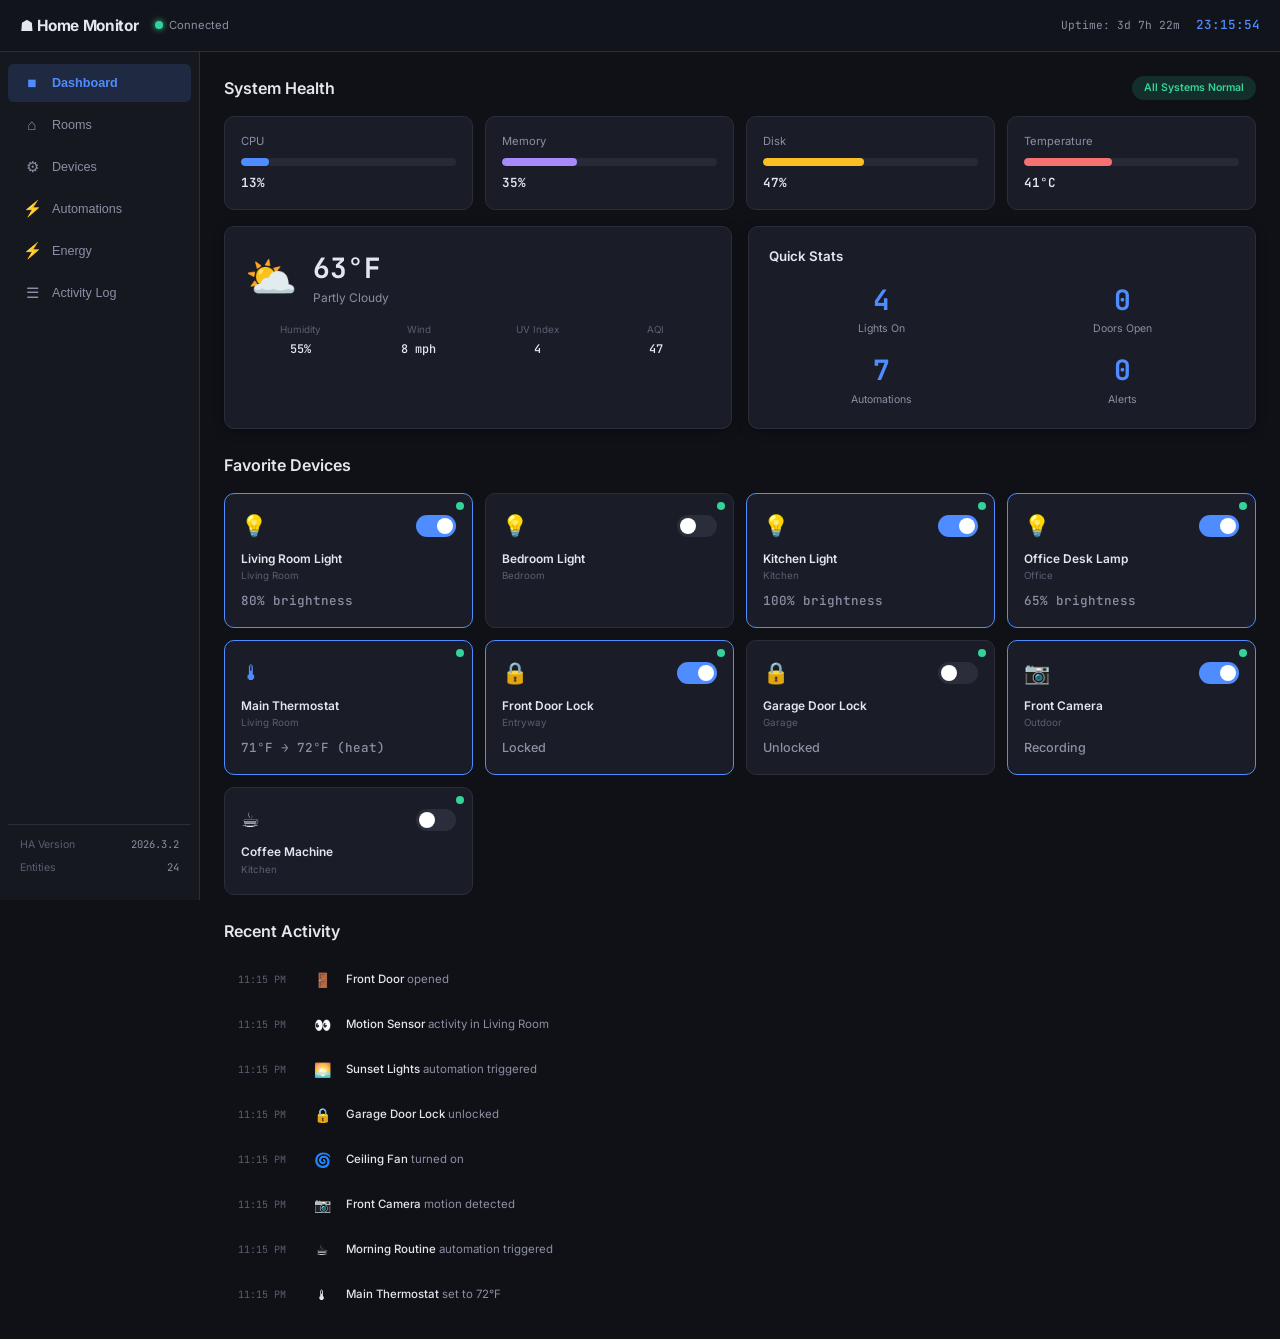
==== commit 0ccd4c5b: "feat: build Home Assistant monitor dashboard Replace mortgage calculator with a full Home Assistant " ====
--- a/index.html
+++ b/index.html
@@ -3,246 +3,224 @@
 <head>
   <meta charset="UTF-8" />
   <meta name="viewport" content="width=device-width, initial-scale=1.0" />
-  <title>Mortgage Affordability Calculator</title>
+  <title>Home Assistant Monitor</title>
   <link rel="preconnect" href="https://fonts.googleapis.com" />
   <link rel="preconnect" href="https://fonts.gstatic.com" crossorigin />
-  <link href="https://fonts.googleapis.com/css2?family=Inter:wght@400;500;600;700&family=JetBrains+Mono:wght@400;500;600;700&display=swap" rel="stylesheet" />
+  <link href="https://fonts.googleapis.com/css2?family=Inter:wght@300;400;500;600;700&family=JetBrains+Mono:wght@400;500&display=swap" rel="stylesheet" />
   <link rel="stylesheet" href="css/styles.css" />
 </head>
 <body>
-  <div class="container">
-
-    <header>
-      <h1>Mortgage Affordability Calculator</h1>
-      <p class="subtitle">Real numbers. No surprises.</p>
-    </header>
-
-    <!-- KPI Bar -->
-    <div class="kpi-bar">
-      <div class="kpi">
-        <span class="kpi-label">Gross Monthly</span>
-        <span class="kpi-value mono" id="kpi-gross">—</span>
+
+  <!-- Top Navigation -->
+  <nav class="topbar">
+    <div class="topbar-left">
+      <span class="logo">&#9751; Home Monitor</span>
+      <span class="connection-status" id="connection-status">
+        <span class="status-dot online"></span> Connected
+      </span>
+    </div>
+    <div class="topbar-right">
+      <span class="uptime mono" id="uptime">Uptime: 0d 0h 0m</span>
+      <span class="clock mono" id="clock">--:--:--</span>
+    </div>
+  </nav>
+
+  <div class="app">
+
+    <!-- Sidebar -->
+    <aside class="sidebar">
+      <button class="nav-btn active" data-view="dashboard">
+        <span class="nav-icon">&#9632;</span> Dashboard
+      </button>
+      <button class="nav-btn" data-view="rooms">
+        <span class="nav-icon">&#8962;</span> Rooms
+      </button>
+      <button class="nav-btn" data-view="devices">
+        <span class="nav-icon">&#9881;</span> Devices
+      </button>
+      <button class="nav-btn" data-view="automations">
+        <span class="nav-icon">&#9889;</span> Automations
+      </button>
+      <button class="nav-btn" data-view="energy">
+        <span class="nav-icon">&#9889;</span> Energy
+      </button>
+      <button class="nav-btn" data-view="logs">
+        <span class="nav-icon">&#9776;</span> Activity Log
+      </button>
+
+      <div class="sidebar-footer">
+        <div class="ha-info">
+          <span class="ha-label">HA Version</span>
+          <span class="ha-value mono">2026.3.2</span>
+        </div>
+        <div class="ha-info">
+          <span class="ha-label">Entities</span>
+          <span class="ha-value mono" id="entity-count">0</span>
+        </div>
       </div>
-      <div class="kpi kpi-violet">
-        <span class="kpi-label">Monthly Retirement</span>
-        <span class="kpi-value mono" id="kpi-retirement">—</span>
-      </div>
-      <div class="kpi kpi-green">
-        <span class="kpi-label">Available for Housing</span>
-        <span class="kpi-value mono" id="kpi-available">—</span>
-      </div>
-      <div class="kpi kpi-amber">
-        <span class="kpi-label">28% DTI Ceiling</span>
-        <span class="kpi-value mono" id="kpi-dti-ceiling">—</span>
-      </div>
-    </div>
-
-    <!-- Dashboard -->
-    <div class="dashboard">
-
-      <!-- Left Panel -->
-      <aside class="card left-panel">
-
-        <section class="input-section">
-          <h2 class="section-divider">Income &amp; Savings</h2>
-          <div class="field">
-            <label>Annual Gross Income</label>
-            <div class="input-wrap prefix">
-              <span class="affix">$</span>
-              <input type="number" id="annual-income" value="310000" min="0" step="1000" />
-            </div>
-          </div>
-          <div class="field">
-            <label>Effective Tax Rate</label>
-            <div class="input-wrap suffix">
-              <input type="number" id="tax-rate" value="28" min="0" max="60" step="0.5" />
-              <span class="affix">%</span>
-            </div>
-          </div>
-          <div class="field">
-            <label>
-              Annual Retirement Savings
-              <span class="hint">401k + Match + IRA + Mega Backdoor</span>
-            </label>
-            <div class="input-wrap prefix">
-              <span class="affix">$</span>
-              <input type="number" id="retirement-savings" value="115000" min="0" step="1000" />
-            </div>
-          </div>
-        </section>
-
-        <section class="input-section">
-          <h2 class="section-divider">Lifestyle</h2>
-          <div class="field">
-            <label>
-              Monthly Living Expenses
-              <span class="hint">Food, fun, utilities, cars</span>
-            </label>
-            <div class="input-wrap prefix">
-              <span class="affix">$</span>
-              <input type="number" id="living-expenses" value="6000" min="0" step="100" />
-            </div>
-          </div>
-          <div class="field">
-            <label>Monthly Non-Mortgage Debts</label>
-            <div class="input-wrap prefix">
-              <span class="affix">$</span>
-              <input type="number" id="monthly-debts" value="0" min="0" step="100" />
-            </div>
-          </div>
-        </section>
-
-        <section class="input-section">
-          <h2 class="section-divider">Assets &amp; Loan</h2>
-          <div class="field">
-            <label>Cash to Close</label>
-            <div class="input-wrap prefix">
-              <span class="affix">$</span>
-              <input type="number" id="cash-to-close" value="100000" min="0" step="5000" />
-            </div>
-          </div>
-          <div class="field">
-            <label>Interest Rate</label>
-            <div class="input-wrap suffix">
-              <input type="number" id="interest-rate" value="6.5" min="0" max="20" step="0.125" />
-              <span class="affix">%</span>
-            </div>
-          </div>
-          <div class="field">
-            <label>Property Tax Rate</label>
-            <div class="input-wrap suffix">
-              <input type="number" id="property-tax" value="0.87" min="0" max="5" step="0.01" />
-              <span class="affix">%</span>
-            </div>
-          </div>
-          <div class="field">
-            <label>Home Insurance Rate</label>
-            <div class="input-wrap suffix">
-              <input type="number" id="insurance-rate" value="0.4" min="0" max="3" step="0.01" />
-              <span class="affix">%</span>
-            </div>
-          </div>
-          <div class="field">
-            <label>HOA Monthly Fee <span class="hint">optional</span></label>
-            <div class="input-wrap prefix">
-              <span class="affix">$</span>
-              <input type="number" id="hoa-fee" value="0" min="0" step="25" />
-            </div>
-          </div>
-        </section>
-
-        <section class="input-section">
-          <h2 class="section-divider">Loan Term</h2>
-          <div class="term-toggle">
-            <button class="term-btn active" data-term="30" id="btn-30">30yr</button>
-            <button class="term-btn" data-term="15" id="btn-15">15yr</button>
-          </div>
-        </section>
-
-      </aside>
-
-      <!-- Right Panel -->
-      <main class="right-panel">
-
-        <!-- Card 1: Cash Flow Waterfall -->
+    </aside>
+
+    <!-- Main Content -->
+    <main class="content">
+
+      <!-- ===== DASHBOARD VIEW ===== -->
+      <section class="view active" id="view-dashboard">
+
+        <!-- System Health Row -->
+        <div class="section-header">
+          <h2>System Health</h2>
+          <span class="badge badge-green" id="system-badge">All Systems Normal</span>
+        </div>
+        <div class="health-grid">
+          <div class="health-card">
+            <div class="health-label">CPU</div>
+            <div class="health-bar-wrap">
+              <div class="health-bar" id="cpu-bar" style="width:0%"></div>
+            </div>
+            <div class="health-value mono" id="cpu-val">0%</div>
+          </div>
+          <div class="health-card">
+            <div class="health-label">Memory</div>
+            <div class="health-bar-wrap">
+              <div class="health-bar bar-violet" id="mem-bar" style="width:0%"></div>
+            </div>
+            <div class="health-value mono" id="mem-val">0%</div>
+          </div>
+          <div class="health-card">
+            <div class="health-label">Disk</div>
+            <div class="health-bar-wrap">
+              <div class="health-bar bar-amber" id="disk-bar" style="width:0%"></div>
+            </div>
+            <div class="health-value mono" id="disk-val">0%</div>
+          </div>
+          <div class="health-card">
+            <div class="health-label">Temperature</div>
+            <div class="health-bar-wrap">
+              <div class="health-bar bar-red" id="temp-bar" style="width:0%"></div>
+            </div>
+            <div class="health-value mono" id="temp-val">0°C</div>
+          </div>
+        </div>
+
+        <!-- Weather + Quick Stats -->
+        <div class="quick-row">
+          <div class="card weather-card">
+            <div class="weather-top">
+              <span class="weather-icon" id="weather-icon">&#9788;</span>
+              <div>
+                <div class="weather-temp mono" id="weather-temp">--°F</div>
+                <div class="weather-desc" id="weather-desc">Loading...</div>
+              </div>
+            </div>
+            <div class="weather-details">
+              <div class="weather-detail">
+                <span class="wd-label">Humidity</span>
+                <span class="wd-value mono" id="weather-humidity">--%</span>
+              </div>
+              <div class="weather-detail">
+                <span class="wd-label">Wind</span>
+                <span class="wd-value mono" id="weather-wind">-- mph</span>
+              </div>
+              <div class="weather-detail">
+                <span class="wd-label">UV Index</span>
+                <span class="wd-value mono" id="weather-uv">--</span>
+              </div>
+              <div class="weather-detail">
+                <span class="wd-label">AQI</span>
+                <span class="wd-value mono" id="weather-aqi">--</span>
+              </div>
+            </div>
+          </div>
+
+          <div class="card quick-stats-card">
+            <h3 class="card-title">Quick Stats</h3>
+            <div class="stat-grid">
+              <div class="stat-item">
+                <span class="stat-number mono" id="stat-lights-on">0</span>
+                <span class="stat-label">Lights On</span>
+              </div>
+              <div class="stat-item">
+                <span class="stat-number mono" id="stat-doors-open">0</span>
+                <span class="stat-label">Doors Open</span>
+              </div>
+              <div class="stat-item">
+                <span class="stat-number mono" id="stat-active-auto">0</span>
+                <span class="stat-label">Automations</span>
+              </div>
+              <div class="stat-item">
+                <span class="stat-number mono" id="stat-alerts">0</span>
+                <span class="stat-label">Alerts</span>
+              </div>
+            </div>
+          </div>
+        </div>
+
+        <!-- Favorite Devices -->
+        <div class="section-header">
+          <h2>Favorite Devices</h2>
+        </div>
+        <div class="device-grid" id="fav-devices"></div>
+
+        <!-- Recent Activity -->
+        <div class="section-header">
+          <h2>Recent Activity</h2>
+        </div>
+        <div class="activity-list" id="dashboard-activity"></div>
+
+      </section>
+
+      <!-- ===== ROOMS VIEW ===== -->
+      <section class="view" id="view-rooms">
+        <div class="section-header"><h2>Rooms</h2></div>
+        <div class="rooms-grid" id="rooms-grid"></div>
+      </section>
+
+      <!-- ===== DEVICES VIEW ===== -->
+      <section class="view" id="view-devices">
+        <div class="section-header">
+          <h2>All Devices</h2>
+          <div class="filter-bar">
+            <button class="filter-btn active" data-filter="all">All</button>
+            <button class="filter-btn" data-filter="light">Lights</button>
+            <button class="filter-btn" data-filter="thermostat">Climate</button>
+            <button class="filter-btn" data-filter="lock">Locks</button>
+            <button class="filter-btn" data-filter="sensor">Sensors</button>
+            <button class="filter-btn" data-filter="camera">Cameras</button>
+            <button class="filter-btn" data-filter="switch">Switches</button>
+          </div>
+        </div>
+        <div class="device-grid" id="all-devices"></div>
+      </section>
+
+      <!-- ===== AUTOMATIONS VIEW ===== -->
+      <section class="view" id="view-automations">
+        <div class="section-header"><h2>Automations</h2></div>
+        <div class="auto-list" id="auto-list"></div>
+      </section>
+
+      <!-- ===== ENERGY VIEW ===== -->
+      <section class="view" id="view-energy">
+        <div class="section-header"><h2>Energy Monitor</h2></div>
+        <div class="energy-summary" id="energy-summary"></div>
         <div class="card">
-          <h3 class="card-title">Cash Flow Waterfall</h3>
-          <div class="waterfall">
-            <div class="wf-row">
-              <span class="wf-label">Gross Monthly Income</span>
-              <span class="wf-value mono" id="wf-gross">—</span>
-            </div>
-            <div class="wf-row wf-red">
-              <span class="wf-label">− Taxes</span>
-              <span class="wf-value mono" id="wf-taxes">—</span>
-            </div>
-            <div class="wf-row wf-violet">
-              <span class="wf-label">− Retirement Savings</span>
-              <span class="wf-value mono" id="wf-retirement">—</span>
-            </div>
-            <div class="wf-row wf-amber">
-              <span class="wf-label">− Living Expenses</span>
-              <span class="wf-value mono" id="wf-living">—</span>
-            </div>
-            <div class="wf-row wf-red">
-              <span class="wf-label">− Monthly Debts</span>
-              <span class="wf-value mono" id="wf-debts">—</span>
-            </div>
-            <div class="wf-row wf-result">
-              <span class="wf-label">Available for Housing</span>
-              <span class="wf-value mono" id="wf-available">—</span>
-            </div>
-          </div>
-        </div>
-
-        <!-- Card 2: 15yr vs 30yr Comparison -->
+          <h3 class="card-title">24h Power Usage (Watts)</h3>
+          <div class="energy-chart" id="energy-chart"></div>
+        </div>
         <div class="card">
-          <div class="comparison-header">
-            <h3 class="card-title">15yr vs 30yr at</h3>
-            <div class="price-input-wrap">
-              <span class="affix mono violet">$</span>
-              <input type="number" id="comparison-price" value="550000" min="0" step="10000" class="price-input mono violet" />
-            </div>
-          </div>
-          <p class="comp-note">10% down · PMI where applicable</p>
-          <div class="comparison-grid">
-            <div class="comp-card comp-violet">
-              <div class="comp-term violet">30 Year</div>
-              <div class="comp-row"><span class="comp-label">Monthly PITI</span><span class="comp-value mono" id="c30-piti">—</span></div>
-              <div class="comp-row"><span class="comp-label">P&amp;I Only</span><span class="comp-value mono" id="c30-pi">—</span></div>
-              <div class="comp-row"><span class="comp-label">Total P&amp;I Paid</span><span class="comp-value mono" id="c30-total">—</span></div>
-              <div class="comp-row"><span class="comp-label">Total Interest</span><span class="comp-value mono red" id="c30-interest">—</span></div>
-              <div class="comp-surplus badge" id="c30-surplus">—</div>
-            </div>
-            <div class="comp-card comp-green">
-              <div class="comp-term green">15 Year</div>
-              <div class="comp-row"><span class="comp-label">Monthly PITI</span><span class="comp-value mono" id="c15-piti">—</span></div>
-              <div class="comp-row"><span class="comp-label">P&amp;I Only</span><span class="comp-value mono" id="c15-pi">—</span></div>
-              <div class="comp-row"><span class="comp-label">Total P&amp;I Paid</span><span class="comp-value mono" id="c15-total">—</span></div>
-              <div class="comp-row"><span class="comp-label">Total Interest</span><span class="comp-value mono red" id="c15-interest">—</span></div>
-              <div class="comp-surplus badge" id="c15-surplus">—</div>
-            </div>
-          </div>
-        </div>
-
-        <!-- Card 3: Affordability Matrix -->
-        <div class="card">
-          <div class="matrix-header">
-            <h3 class="card-title">Affordability Matrix</h3>
-            <span class="matrix-meta mono" id="matrix-meta">30yr · 6.500%</span>
-          </div>
-          <div class="table-scroll">
-            <table class="matrix-table">
-              <thead>
-                <tr>
-                  <th>Price</th>
-                  <th>5% Down</th>
-                  <th>10% Down</th>
-                  <th>20% Down</th>
-                </tr>
-              </thead>
-              <tbody id="matrix-tbody"></tbody>
-            </table>
-          </div>
-        </div>
-
-        <!-- Card 4: Amortization Snapshot -->
-        <div class="card">
-          <div class="amort-header">
-            <h3 class="card-title">Amortization Snapshot</h3>
-            <span class="amort-meta mono" id="amort-meta">—</span>
-          </div>
-          <div class="amort-legend">
-            <span><span class="legend-dot ld-green"></span>Principal</span>
-            <span><span class="legend-dot ld-red"></span>Interest</span>
-          </div>
-          <div id="amort-bars"></div>
-        </div>
-
-      </main>
-    </div><!-- /.dashboard -->
-  </div><!-- /.container -->
-
-  <script src="js/calculator.js"></script>
+          <h3 class="card-title">Per-Device Breakdown</h3>
+          <div class="energy-breakdown" id="energy-breakdown"></div>
+        </div>
+      </section>
+
+      <!-- ===== LOGS VIEW ===== -->
+      <section class="view" id="view-logs">
+        <div class="section-header"><h2>Activity Log</h2></div>
+        <div class="activity-list full-log" id="full-log"></div>
+      </section>
+
+    </main>
+  </div>
+
+  <script src="js/app.js"></script>
 </body>
 </html>
--- a/css/styles.css
+++ b/css/styles.css
@@ -1,511 +1,437 @@
-/* ── Google Fonts ─────────────────────────────────────────── */
-@import url('https://fonts.googleapis.com/css2?family=Inter:wght@400;500;600;700&family=JetBrains+Mono:wght@400;500;600;700&display=swap');
-
-/* ── Design tokens ───────────────────────────────────────── */
+/* ===== RESET & BASE ===== */
+*, *::before, *::after { box-sizing: border-box; margin: 0; padding: 0; }
+
 :root {
-  --bg:       #111827;
-  --card:     #1f2937;
-  --border:   #374151;
-  --input-bg: #374151;
-  --violet:   #8b5cf6;
-  --green:    #10b981;
-  --red:      #ef4444;
-  --amber:    #f59e0b;
-  --text:     #f9fafb;
-  --muted:    #9ca3af;
-  --dim:      #6b7280;
-  --radius:   12px;
-  --pad:      25px;
-  --mono:     'JetBrains Mono', 'Courier New', monospace;
-  --ui:       'Inter', system-ui, sans-serif;
-}
-
-/* ── Reset ───────────────────────────────────────────────── */
-*, *::before, *::after { box-sizing: border-box; margin: 0; padding: 0; }
-
+  --bg: #0f1117;
+  --bg-card: #1a1d27;
+  --bg-card-hover: #222632;
+  --bg-sidebar: #161820;
+  --bg-topbar: #12141c;
+  --border: #2a2e3a;
+  --text: #e4e6ef;
+  --text-dim: #8b8fa3;
+  --text-muted: #5a5e72;
+  --accent: #4f8cff;
+  --accent-dim: rgba(79,140,255,.15);
+  --green: #34d399;
+  --green-dim: rgba(52,211,153,.15);
+  --red: #f87171;
+  --red-dim: rgba(248,113,113,.15);
+  --amber: #fbbf24;
+  --amber-dim: rgba(251,191,36,.15);
+  --violet: #a78bfa;
+  --violet-dim: rgba(167,139,250,.15);
+  --cyan: #22d3ee;
+  --cyan-dim: rgba(34,211,238,.15);
+  --radius: 10px;
+  --radius-sm: 6px;
+  --shadow: 0 2px 12px rgba(0,0,0,.3);
+}
+
+html { font-size: 14px; }
 body {
+  font-family: 'Inter', system-ui, -apple-system, sans-serif;
   background: var(--bg);
   color: var(--text);
-  font-family: var(--ui);
+  line-height: 1.5;
   min-height: 100vh;
-  padding: 2rem 1.5rem 5rem;
-  line-height: 1.5;
-}
-
-/* Remove browser number-input spinners */
-input[type=number]::-webkit-inner-spin-button,
-input[type=number]::-webkit-outer-spin-button { -webkit-appearance: none; }
-input[type=number] { -moz-appearance: textfield; }
-
-/* ── Container ───────────────────────────────────────────── */
-.container { max-width: 1300px; margin: 0 auto; }
-
-/* ── Header ──────────────────────────────────────────────── */
-header { margin-bottom: 1.75rem; }
-
-h1 {
-  font-size: 1.8rem;
-  font-weight: 700;
-  letter-spacing: -0.025em;
-  background: linear-gradient(90deg, var(--violet) 0%, var(--green) 100%);
-  -webkit-background-clip: text;
-  -webkit-text-fill-color: transparent;
-  background-clip: text;
+  overflow-x: hidden;
+}
+.mono { font-family: 'JetBrains Mono', monospace; }
+
+/* ===== TOPBAR ===== */
+.topbar {
+  position: fixed; top: 0; left: 0; right: 0; z-index: 100;
+  display: flex; align-items: center; justify-content: space-between;
+  height: 52px; padding: 0 20px;
+  background: var(--bg-topbar);
+  border-bottom: 1px solid var(--border);
+  backdrop-filter: blur(12px);
+}
+.topbar-left, .topbar-right { display: flex; align-items: center; gap: 16px; }
+.logo { font-weight: 700; font-size: 1.1rem; letter-spacing: -0.02em; }
+.connection-status {
+  display: flex; align-items: center; gap: 6px;
+  font-size: .8rem; color: var(--text-dim);
+}
+.status-dot {
+  width: 8px; height: 8px; border-radius: 50%;
   display: inline-block;
 }
-
-.subtitle { color: var(--muted); margin-top: 0.3rem; font-size: 0.88rem; }
-
-/* ── KPI bar ─────────────────────────────────────────────── */
-.kpi-bar {
+.status-dot.online { background: var(--green); box-shadow: 0 0 6px var(--green); }
+.status-dot.offline { background: var(--red); box-shadow: 0 0 6px var(--red); }
+.uptime { font-size: .8rem; color: var(--text-dim); }
+.clock { font-size: .9rem; font-weight: 500; color: var(--accent); }
+
+/* ===== APP LAYOUT ===== */
+.app {
+  display: flex;
+  margin-top: 52px;
+  min-height: calc(100vh - 52px);
+}
+
+/* ===== SIDEBAR ===== */
+.sidebar {
+  position: fixed; top: 52px; left: 0; bottom: 0;
+  width: 200px;
+  background: var(--bg-sidebar);
+  border-right: 1px solid var(--border);
+  display: flex; flex-direction: column;
+  padding: 12px 8px;
+  gap: 4px;
+  z-index: 50;
+}
+.nav-btn {
+  display: flex; align-items: center; gap: 10px;
+  width: 100%; padding: 10px 14px;
+  background: transparent; border: none; border-radius: var(--radius-sm);
+  color: var(--text-dim); font-size: .9rem;
+  cursor: pointer; text-align: left;
+  transition: all .15s;
+}
+.nav-btn:hover { background: var(--bg-card); color: var(--text); }
+.nav-btn.active { background: var(--accent-dim); color: var(--accent); font-weight: 600; }
+.nav-icon { font-size: 1.1rem; width: 20px; text-align: center; }
+.sidebar-footer {
+  margin-top: auto; padding: 12px;
+  border-top: 1px solid var(--border);
+  display: flex; flex-direction: column; gap: 8px;
+}
+.ha-info { display: flex; justify-content: space-between; font-size: .75rem; }
+.ha-label { color: var(--text-muted); }
+.ha-value { color: var(--text-dim); }
+
+/* ===== MAIN CONTENT ===== */
+.content {
+  margin-left: 200px; flex: 1;
+  padding: 24px;
+  max-width: 1200px;
+}
+
+/* ===== VIEWS ===== */
+.view { display: none; }
+.view.active { display: block; }
+
+/* ===== SECTION HEADER ===== */
+.section-header {
+  display: flex; align-items: center; justify-content: space-between;
+  margin-bottom: 16px; margin-top: 24px;
+}
+.section-header:first-child { margin-top: 0; }
+.section-header h2 { font-size: 1.15rem; font-weight: 600; }
+
+/* ===== BADGE ===== */
+.badge {
+  display: inline-flex; align-items: center;
+  padding: 4px 12px; border-radius: 20px;
+  font-size: .75rem; font-weight: 600;
+}
+.badge-green { background: var(--green-dim); color: var(--green); }
+.badge-red { background: var(--red-dim); color: var(--red); }
+.badge-amber { background: var(--amber-dim); color: var(--amber); }
+
+/* ===== CARD ===== */
+.card {
+  background: var(--bg-card);
+  border: 1px solid var(--border);
+  border-radius: var(--radius);
+  padding: 20px;
+  box-shadow: var(--shadow);
+}
+.card-title {
+  font-size: .95rem; font-weight: 600;
+  margin-bottom: 16px; color: var(--text);
+}
+
+/* ===== HEALTH GRID ===== */
+.health-grid {
   display: grid;
   grid-template-columns: repeat(4, 1fr);
-  gap: 1rem;
-  margin-bottom: 1.5rem;
-}
-
-.kpi {
-  background: var(--card);
-  border: 1px solid var(--border);
-  border-radius: var(--radius);
-  padding: 1rem 1.25rem;
-  display: flex;
-  flex-direction: column;
-  gap: 0.3rem;
-}
-
-.kpi-violet { border-color: var(--violet); }
-.kpi-green  { border-color: var(--green);  }
-.kpi-amber  { border-color: var(--amber);  }
-
-.kpi-label {
-  font-size: 0.68rem;
-  font-weight: 600;
-  text-transform: uppercase;
-  letter-spacing: 0.07em;
-  color: var(--muted);
-}
-
-.kpi-value {
-  font-size: 1.45rem;
-  font-weight: 700;
-  color: var(--text);
-}
-
-.kpi-violet .kpi-value { color: var(--violet); }
-.kpi-green  .kpi-value { color: var(--green);  }
-.kpi-amber  .kpi-value { color: var(--amber);  }
-
-/* ── Dashboard grid ──────────────────────────────────────── */
-.dashboard {
-  display: grid;
-  grid-template-columns: 370px 1fr;
-  gap: 1.5rem;
-  align-items: start;
-}
-
-/* ── Card base ───────────────────────────────────────────── */
-.card {
-  background: var(--card);
-  border: 1px solid var(--border);
-  border-radius: var(--radius);
-  padding: var(--pad);
-}
-
-.card-title {
-  font-size: 0.72rem;
-  font-weight: 700;
-  text-transform: uppercase;
-  letter-spacing: 0.08em;
-  color: var(--muted);
-}
-
-/* ── Left panel ──────────────────────────────────────────── */
-.left-panel { display: flex; flex-direction: column; }
-
-.input-section { margin-bottom: 1.5rem; }
-.input-section:last-child { margin-bottom: 0; }
-
-.section-divider {
-  font-size: 0.7rem;
-  font-weight: 700;
-  text-transform: uppercase;
-  letter-spacing: 0.09em;
-  color: var(--violet);
-  border-bottom: 1px solid var(--border);
-  padding-bottom: 0.45rem;
-  margin-bottom: 0.9rem;
-}
-
-.field {
-  display: flex;
-  flex-direction: column;
-  gap: 0.3rem;
-  margin-bottom: 0.7rem;
-}
-
-.field label {
-  font-size: 0.74rem;
-  font-weight: 500;
-  color: var(--muted);
-  display: flex;
-  flex-direction: column;
-  gap: 0.05rem;
-}
-
-.hint {
-  font-size: 0.66rem;
-  color: var(--dim);
-  font-weight: 400;
-}
-
-/* Input with affix */
-.input-wrap {
-  display: flex;
-  align-items: center;
-  background: var(--input-bg);
-  border: 1.5px solid var(--border);
-  border-radius: 8px;
-  overflow: hidden;
-  transition: border-color 0.15s;
-}
-
-.input-wrap:focus-within { border-color: var(--violet); }
-
-.affix {
-  font-family: var(--mono);
-  font-size: 0.8rem;
-  color: var(--dim);
-  padding: 0 0.55rem;
+  gap: 12px;
+}
+.health-card {
+  background: var(--bg-card);
+  border: 1px solid var(--border);
+  border-radius: var(--radius);
+  padding: 16px;
+}
+.health-label { font-size: .8rem; color: var(--text-dim); margin-bottom: 8px; }
+.health-bar-wrap {
+  width: 100%; height: 8px;
+  background: rgba(255,255,255,.06);
+  border-radius: 4px; overflow: hidden;
+  margin-bottom: 8px;
+}
+.health-bar {
+  height: 100%; border-radius: 4px;
+  background: var(--accent);
+  transition: width .6s ease;
+}
+.health-bar.bar-violet { background: var(--violet); }
+.health-bar.bar-amber { background: var(--amber); }
+.health-bar.bar-red { background: var(--red); }
+.health-value { font-size: .9rem; font-weight: 600; }
+
+/* ===== QUICK ROW ===== */
+.quick-row {
+  display: grid;
+  grid-template-columns: 1fr 1fr;
+  gap: 16px;
+  margin-top: 16px;
+}
+
+/* ===== WEATHER CARD ===== */
+.weather-card { display: flex; flex-direction: column; gap: 16px; }
+.weather-top { display: flex; align-items: center; gap: 16px; }
+.weather-icon { font-size: 3rem; line-height: 1; }
+.weather-temp { font-size: 2rem; font-weight: 700; }
+.weather-desc { color: var(--text-dim); font-size: .85rem; }
+.weather-details { display: grid; grid-template-columns: repeat(4, 1fr); gap: 8px; }
+.weather-detail { text-align: center; }
+.wd-label { display: block; font-size: .7rem; color: var(--text-muted); }
+.wd-value { font-size: .85rem; font-weight: 500; }
+
+/* ===== QUICK STATS ===== */
+.stat-grid {
+  display: grid;
+  grid-template-columns: repeat(2, 1fr);
+  gap: 16px;
+}
+.stat-item { text-align: center; }
+.stat-number {
+  display: block;
+  font-size: 2rem; font-weight: 700;
+  color: var(--accent);
+  line-height: 1.2;
+}
+.stat-label { font-size: .75rem; color: var(--text-dim); }
+
+/* ===== DEVICE GRID ===== */
+.device-grid {
+  display: grid;
+  grid-template-columns: repeat(auto-fill, minmax(200px, 1fr));
+  gap: 12px;
+}
+.device-card {
+  background: var(--bg-card);
+  border: 1px solid var(--border);
+  border-radius: var(--radius);
+  padding: 16px;
+  cursor: pointer;
+  transition: all .2s;
+  position: relative;
+}
+.device-card:hover { background: var(--bg-card-hover); transform: translateY(-2px); }
+.device-card.active { border-color: var(--accent); }
+.device-card.active .device-icon { color: var(--accent); }
+.device-top { display: flex; align-items: center; justify-content: space-between; margin-bottom: 8px; }
+.device-icon { font-size: 1.5rem; }
+.device-toggle {
+  width: 40px; height: 22px;
+  background: var(--border); border: none;
+  border-radius: 11px; cursor: pointer;
+  position: relative; transition: background .2s;
+}
+.device-toggle::after {
+  content: '';
+  position: absolute; top: 3px; left: 3px;
+  width: 16px; height: 16px;
+  background: white; border-radius: 50%;
+  transition: transform .2s;
+}
+.device-toggle.on { background: var(--accent); }
+.device-toggle.on::after { transform: translateX(18px); }
+.device-name { font-size: .85rem; font-weight: 600; margin-bottom: 2px; }
+.device-room { font-size: .7rem; color: var(--text-muted); }
+.device-value {
+  margin-top: 8px; font-size: .9rem; font-weight: 500;
+  color: var(--text-dim);
+}
+.device-badge {
+  position: absolute; top: 8px; right: 8px;
+  width: 8px; height: 8px; border-radius: 50%;
+}
+.device-badge.online { background: var(--green); }
+.device-badge.offline { background: var(--red); }
+
+/* ===== ROOMS GRID ===== */
+.rooms-grid {
+  display: grid;
+  grid-template-columns: repeat(auto-fill, minmax(280px, 1fr));
+  gap: 16px;
+}
+.room-card {
+  background: var(--bg-card);
+  border: 1px solid var(--border);
+  border-radius: var(--radius);
+  padding: 20px;
+  transition: all .2s;
+}
+.room-card:hover { background: var(--bg-card-hover); }
+.room-header { display: flex; align-items: center; justify-content: space-between; margin-bottom: 16px; }
+.room-name { font-size: 1.05rem; font-weight: 600; }
+.room-count { font-size: .75rem; color: var(--text-muted); }
+.room-climate { display: flex; gap: 16px; margin-bottom: 12px; }
+.room-climate-item {
+  display: flex; align-items: center; gap: 6px;
+  font-size: .85rem;
+}
+.room-climate-item .rc-icon { color: var(--text-muted); }
+.room-devices-mini { display: flex; flex-wrap: wrap; gap: 6px; }
+.mini-device {
+  display: inline-flex; align-items: center; gap: 4px;
+  padding: 4px 10px;
+  background: rgba(255,255,255,.04);
+  border-radius: 20px;
+  font-size: .72rem; color: var(--text-dim);
+}
+.mini-device.on { background: var(--accent-dim); color: var(--accent); }
+
+/* ===== AUTOMATIONS ===== */
+.auto-list { display: flex; flex-direction: column; gap: 8px; }
+.auto-item {
+  display: flex; align-items: center; justify-content: space-between;
+  background: var(--bg-card);
+  border: 1px solid var(--border);
+  border-radius: var(--radius);
+  padding: 16px 20px;
+  transition: all .15s;
+}
+.auto-item:hover { background: var(--bg-card-hover); }
+.auto-left { display: flex; align-items: center; gap: 14px; }
+.auto-icon { font-size: 1.3rem; width: 40px; height: 40px; display: flex; align-items: center; justify-content: center; border-radius: 10px; background: var(--accent-dim); }
+.auto-info h4 { font-size: .9rem; font-weight: 600; }
+.auto-info p { font-size: .75rem; color: var(--text-dim); margin-top: 2px; }
+.auto-right { display: flex; align-items: center; gap: 12px; }
+.auto-last { font-size: .72rem; color: var(--text-muted); }
+
+/* ===== ACTIVITY LOG ===== */
+.activity-list { display: flex; flex-direction: column; gap: 4px; }
+.activity-item {
+  display: flex; align-items: center; gap: 12px;
+  padding: 10px 14px;
+  border-radius: var(--radius-sm);
+  font-size: .82rem;
+  transition: background .15s;
+}
+.activity-item:hover { background: rgba(255,255,255,.03); }
+.activity-time { color: var(--text-muted); font-size: .72rem; width: 60px; flex-shrink: 0; }
+.activity-icon { font-size: 1rem; width: 24px; text-align: center; }
+.activity-text { color: var(--text-dim); }
+.activity-text strong { color: var(--text); font-weight: 500; }
+.full-log { max-height: calc(100vh - 160px); overflow-y: auto; }
+
+/* ===== ENERGY ===== */
+.energy-summary {
+  display: grid;
+  grid-template-columns: repeat(4, 1fr);
+  gap: 12px;
+  margin-bottom: 16px;
+}
+.energy-stat {
+  background: var(--bg-card);
+  border: 1px solid var(--border);
+  border-radius: var(--radius);
+  padding: 16px; text-align: center;
+}
+.energy-stat .es-value {
+  font-size: 1.6rem; font-weight: 700;
+  display: block; margin-bottom: 4px;
+}
+.energy-stat .es-label { font-size: .75rem; color: var(--text-dim); }
+.energy-stat.green .es-value { color: var(--green); }
+.energy-stat.amber .es-value { color: var(--amber); }
+.energy-stat.red .es-value { color: var(--red); }
+.energy-stat.violet .es-value { color: var(--violet); }
+
+.energy-chart {
+  display: flex; align-items: flex-end; gap: 4px;
+  height: 180px; padding-top: 10px;
+}
+.energy-bar-wrap {
+  flex: 1; display: flex; flex-direction: column;
+  align-items: center; height: 100%;
+  justify-content: flex-end;
+}
+.energy-bar {
+  width: 100%; border-radius: 3px 3px 0 0;
+  background: var(--accent);
+  transition: height .4s ease;
+  min-height: 2px;
+}
+.energy-bar.high { background: var(--red); }
+.energy-bar.medium { background: var(--amber); }
+.energy-bar-label {
+  font-size: .55rem; color: var(--text-muted);
+  margin-top: 4px;
+}
+
+.energy-breakdown { display: flex; flex-direction: column; gap: 8px; }
+.eb-item {
+  display: flex; align-items: center; gap: 12px;
+}
+.eb-name { width: 140px; font-size: .82rem; color: var(--text-dim); }
+.eb-bar-wrap {
+  flex: 1; height: 10px;
+  background: rgba(255,255,255,.04);
+  border-radius: 5px; overflow: hidden;
+}
+.eb-bar { height: 100%; border-radius: 5px; transition: width .6s; }
+.eb-value { width: 70px; text-align: right; font-size: .8rem; }
+
+/* ===== FILTER BAR ===== */
+.filter-bar { display: flex; gap: 6px; }
+.filter-btn {
+  padding: 5px 14px; border: 1px solid var(--border);
+  background: transparent; border-radius: 20px;
+  color: var(--text-dim); font-size: .75rem;
+  cursor: pointer; transition: all .15s;
+}
+.filter-btn:hover { border-color: var(--accent); color: var(--text); }
+.filter-btn.active { background: var(--accent-dim); border-color: var(--accent); color: var(--accent); }
+
+/* ===== TOGGLE (reusable) ===== */
+.toggle {
+  width: 40px; height: 22px;
+  background: var(--border); border: none;
+  border-radius: 11px; cursor: pointer;
+  position: relative; transition: background .2s;
   flex-shrink: 0;
-  user-select: none;
-  background: transparent;
-}
-
-.input-wrap input {
-  flex: 1;
-  background: transparent;
-  border: none;
-  outline: none;
-  padding: 0.52rem 0.6rem;
-  font-family: var(--mono);
-  font-size: 0.88rem;
-  color: var(--text);
-  min-width: 0;
-}
-
-.input-wrap.prefix input { padding-left: 0; }
-.input-wrap.suffix input { padding-right: 0; }
-
-/* Term toggle */
-.term-toggle {
-  display: flex;
-  gap: 0.5rem;
-  margin-top: 0.25rem;
-}
-
-.term-btn {
-  flex: 1;
-  padding: 0.58rem;
-  background: var(--input-bg);
-  border: 1.5px solid var(--border);
-  border-radius: 8px;
-  color: var(--muted);
-  font-family: var(--mono);
-  font-size: 0.9rem;
-  font-weight: 600;
-  cursor: pointer;
-  transition: background 0.15s, border-color 0.15s, color 0.15s;
-}
-
-.term-btn.active {
-  background: var(--violet);
-  border-color: var(--violet);
-  color: #fff;
-}
-
-.term-btn:hover:not(.active) {
-  border-color: var(--violet);
-  color: var(--violet);
-}
-
-/* ── Right panel ─────────────────────────────────────────── */
-.right-panel { display: flex; flex-direction: column; gap: 1.25rem; }
-
-/* ── Card 1: Waterfall ───────────────────────────────────── */
-.waterfall { display: flex; flex-direction: column; margin-top: 0.75rem; }
-
-.wf-row {
-  display: flex;
-  justify-content: space-between;
-  align-items: center;
-  padding: 0.6rem 0;
-  border-bottom: 1px dashed var(--border);
-}
-
-.wf-row:last-child { border-bottom: none; }
-
-.wf-label { font-size: 0.875rem; color: var(--muted); }
-.wf-value { font-size: 0.95rem; font-weight: 600; color: var(--text); }
-
-.wf-red    .wf-value { color: var(--red);    }
-.wf-violet .wf-value { color: var(--violet); }
-.wf-amber  .wf-value { color: var(--amber);  }
-
-.wf-result {
-  border-top: 2px solid var(--border) !important;
-  border-bottom: none !important;
-  margin-top: 0.2rem;
-  padding-top: 0.8rem !important;
-}
-
-.wf-result .wf-label { color: var(--green); font-weight: 600; font-size: 0.95rem; }
-.wf-result .wf-value { color: var(--green); font-size: 1.35rem; font-weight: 700; }
-
-/* ── Card 2: Comparison ──────────────────────────────────── */
-.comparison-header {
-  display: flex;
-  align-items: center;
-  gap: 0.5rem;
-  flex-wrap: wrap;
-  margin-bottom: 0.35rem;
-}
-
-.comparison-header .card-title { flex-shrink: 0; }
-
-.price-input-wrap {
-  display: flex;
-  align-items: center;
-  border-bottom: 1.5px solid var(--violet);
-}
-
-.price-input {
-  background: transparent;
-  border: none;
-  outline: none;
-  width: 110px;
-  font-size: 1rem;
-  font-weight: 700;
-  padding: 0;
-}
-
-.comp-note {
-  font-size: 0.7rem;
-  color: var(--dim);
-  margin-bottom: 1rem;
-}
-
-.comparison-grid {
-  display: grid;
-  grid-template-columns: 1fr 1fr;
-  gap: 1rem;
-}
-
-.comp-card {
-  background: rgba(255,255,255,0.03);
-  border: 1px solid var(--border);
-  border-radius: 10px;
-  padding: 1rem;
-  display: flex;
-  flex-direction: column;
-  gap: 0.55rem;
-}
-
-.comp-violet { border-top: 3px solid var(--violet); }
-.comp-green  { border-top: 3px solid var(--green);  }
-
-.comp-term {
-  font-size: 0.7rem;
-  font-weight: 700;
-  text-transform: uppercase;
-  letter-spacing: 0.08em;
-}
-
-.comp-row {
-  display: flex;
-  justify-content: space-between;
-  align-items: baseline;
-  gap: 0.5rem;
-}
-
-.comp-label { font-size: 0.74rem; color: var(--muted); }
-.comp-value { font-size: 0.9rem; font-weight: 600; }
-.comp-value.red { color: var(--red); }
-
-.comp-surplus {
-  font-size: 0.78rem;
-  font-weight: 700;
-  text-align: center;
-  padding: 0.28rem 0.6rem;
-  border-radius: 6px;
-  margin-top: 0.1rem;
-}
-
-/* ── Badges ──────────────────────────────────────────────── */
-.badge {
-  display: inline-block;
-  font-family: var(--mono);
-  font-size: 0.67rem;
-  font-weight: 600;
-  padding: 0.14rem 0.38rem;
-  border-radius: 4px;
-  white-space: nowrap;
-}
-
-.badge-green { background: rgba(16,185,129,0.15);  color: var(--green);  }
-.badge-red   { background: rgba(239,68,68,0.15);   color: var(--red);    }
-.badge-amber { background: rgba(245,158,11,0.15);  color: var(--amber);  }
-
-/* ── Card 3: Matrix ──────────────────────────────────────── */
-.matrix-header {
-  display: flex;
-  justify-content: space-between;
-  align-items: center;
-  margin-bottom: 1rem;
-  flex-wrap: wrap;
-  gap: 0.4rem;
-}
-
-.matrix-meta { font-size: 0.78rem; color: var(--muted); }
-
-.table-scroll { overflow-x: auto; }
-
-.matrix-table {
-  width: 100%;
-  border-collapse: collapse;
-  font-size: 0.82rem;
-  min-width: 480px;
-}
-
-.matrix-table th {
-  font-size: 0.67rem;
-  font-weight: 700;
-  text-transform: uppercase;
-  letter-spacing: 0.07em;
-  color: var(--muted);
-  text-align: left;
-  padding: 0.5rem 0.75rem;
-  border-bottom: 1px solid var(--border);
-  white-space: nowrap;
-  background: var(--card);
-  position: sticky;
-  top: 0;
-}
-
-.matrix-table td {
-  padding: 0.55rem 0.75rem;
-  border-bottom: 1px solid rgba(55,65,81,0.5);
-  vertical-align: top;
-}
-
-.matrix-table tbody tr:last-child td { border-bottom: none; }
-.matrix-table tbody tr:hover td { background: rgba(255,255,255,0.025); }
-
-.price-cell {
-  font-family: var(--mono);
-  font-weight: 600;
-  color: var(--muted);
-  font-size: 0.82rem;
-  white-space: nowrap;
-}
-
-.cell-piti {
-  font-family: var(--mono);
-  font-weight: 700;
-  font-size: 0.88rem;
-  margin-bottom: 0.28rem;
-}
-
-.cell-badges { display: flex; flex-wrap: wrap; gap: 0.22rem; }
-
-/* ── Card 4: Amortization ────────────────────────────────── */
-.amort-header { margin-bottom: 0.5rem; }
-
-.amort-meta {
-  font-size: 0.7rem;
-  color: var(--dim);
-  display: block;
-  margin-top: 0.2rem;
-}
-
-.amort-legend {
-  display: flex;
-  gap: 1rem;
-  font-size: 0.73rem;
-  color: var(--muted);
-  margin-bottom: 0.9rem;
-  align-items: center;
-}
-
-.legend-dot {
-  display: inline-block;
-  width: 10px;
-  height: 10px;
-  border-radius: 2px;
-  margin-right: 4px;
-  vertical-align: middle;
-}
-
-.ld-green { background: var(--green); }
-.ld-red   { background: var(--red); opacity: 0.7; }
-
-.amort-row {
-  display: grid;
-  grid-template-columns: 40px 1fr auto;
-  align-items: center;
-  gap: 0.75rem;
-  padding: 0.28rem 0;
-}
-
-.amort-year {
-  font-family: var(--mono);
-  font-size: 0.7rem;
-  color: var(--dim);
-  white-space: nowrap;
-}
-
-.amort-bar {
-  display: flex;
-  height: 14px;
-  border-radius: 3px;
-  overflow: hidden;
-  background: rgba(255,255,255,0.04);
-}
-
-.amort-seg { height: 100%; transition: width 0.35s ease; }
-.amort-principal { background: var(--green); }
-.amort-interest  { background: var(--red); opacity: 0.7; }
-
-.amort-vals {
-  font-family: var(--mono);
-  font-size: 0.7rem;
-  text-align: right;
-  white-space: nowrap;
-  display: flex;
-  gap: 0.3rem;
-  align-items: center;
-}
-
-.amort-p-val { color: var(--green); }
-.amort-sep   { color: var(--dim); }
-.amort-i-val { color: var(--red); opacity: 0.85; }
-
-/* ── Utility classes ─────────────────────────────────────── */
-.mono   { font-family: var(--mono) !important; }
-.violet { color: var(--violet); }
-.green  { color: var(--green);  }
-.red    { color: var(--red);    }
-.amber  { color: var(--amber);  }
-
-/* ── Responsive ──────────────────────────────────────────── */
+}
+.toggle::after {
+  content: '';
+  position: absolute; top: 3px; left: 3px;
+  width: 16px; height: 16px;
+  background: white; border-radius: 50%;
+  transition: transform .2s;
+}
+.toggle.on { background: var(--green); }
+.toggle.on::after { transform: translateX(18px); }
+
+/* ===== SCROLLBAR ===== */
+::-webkit-scrollbar { width: 6px; }
+::-webkit-scrollbar-track { background: transparent; }
+::-webkit-scrollbar-thumb { background: var(--border); border-radius: 3px; }
+::-webkit-scrollbar-thumb:hover { background: var(--text-muted); }
+
+/* ===== RESPONSIVE ===== */
 @media (max-width: 900px) {
-  .dashboard       { grid-template-columns: 1fr; }
-  .kpi-bar         { grid-template-columns: repeat(2, 1fr); }
-  .comparison-grid { grid-template-columns: 1fr; }
-}
-
-@media (max-width: 480px) {
-  h1 { font-size: 1.4rem; }
-  body { padding: 1.25rem 1rem 4rem; }
-  .kpi-value { font-size: 1.15rem; }
-}
+  .sidebar { width: 60px; padding: 12px 4px; }
+  .nav-btn span:not(.nav-icon) { display: none; }
+  .nav-btn { justify-content: center; padding: 10px; }
+  .sidebar-footer { display: none; }
+  .content { margin-left: 60px; padding: 16px; }
+  .health-grid { grid-template-columns: repeat(2, 1fr); }
+  .quick-row { grid-template-columns: 1fr; }
+  .energy-summary { grid-template-columns: repeat(2, 1fr); }
+  .weather-details { grid-template-columns: repeat(2, 1fr); }
+}
+
+@media (max-width: 600px) {
+  .topbar { padding: 0 12px; }
+  .uptime { display: none; }
+  .health-grid { grid-template-columns: 1fr; }
+  .device-grid { grid-template-columns: 1fr 1fr; }
+  .rooms-grid { grid-template-columns: 1fr; }
+  .filter-bar { flex-wrap: wrap; }
+}
